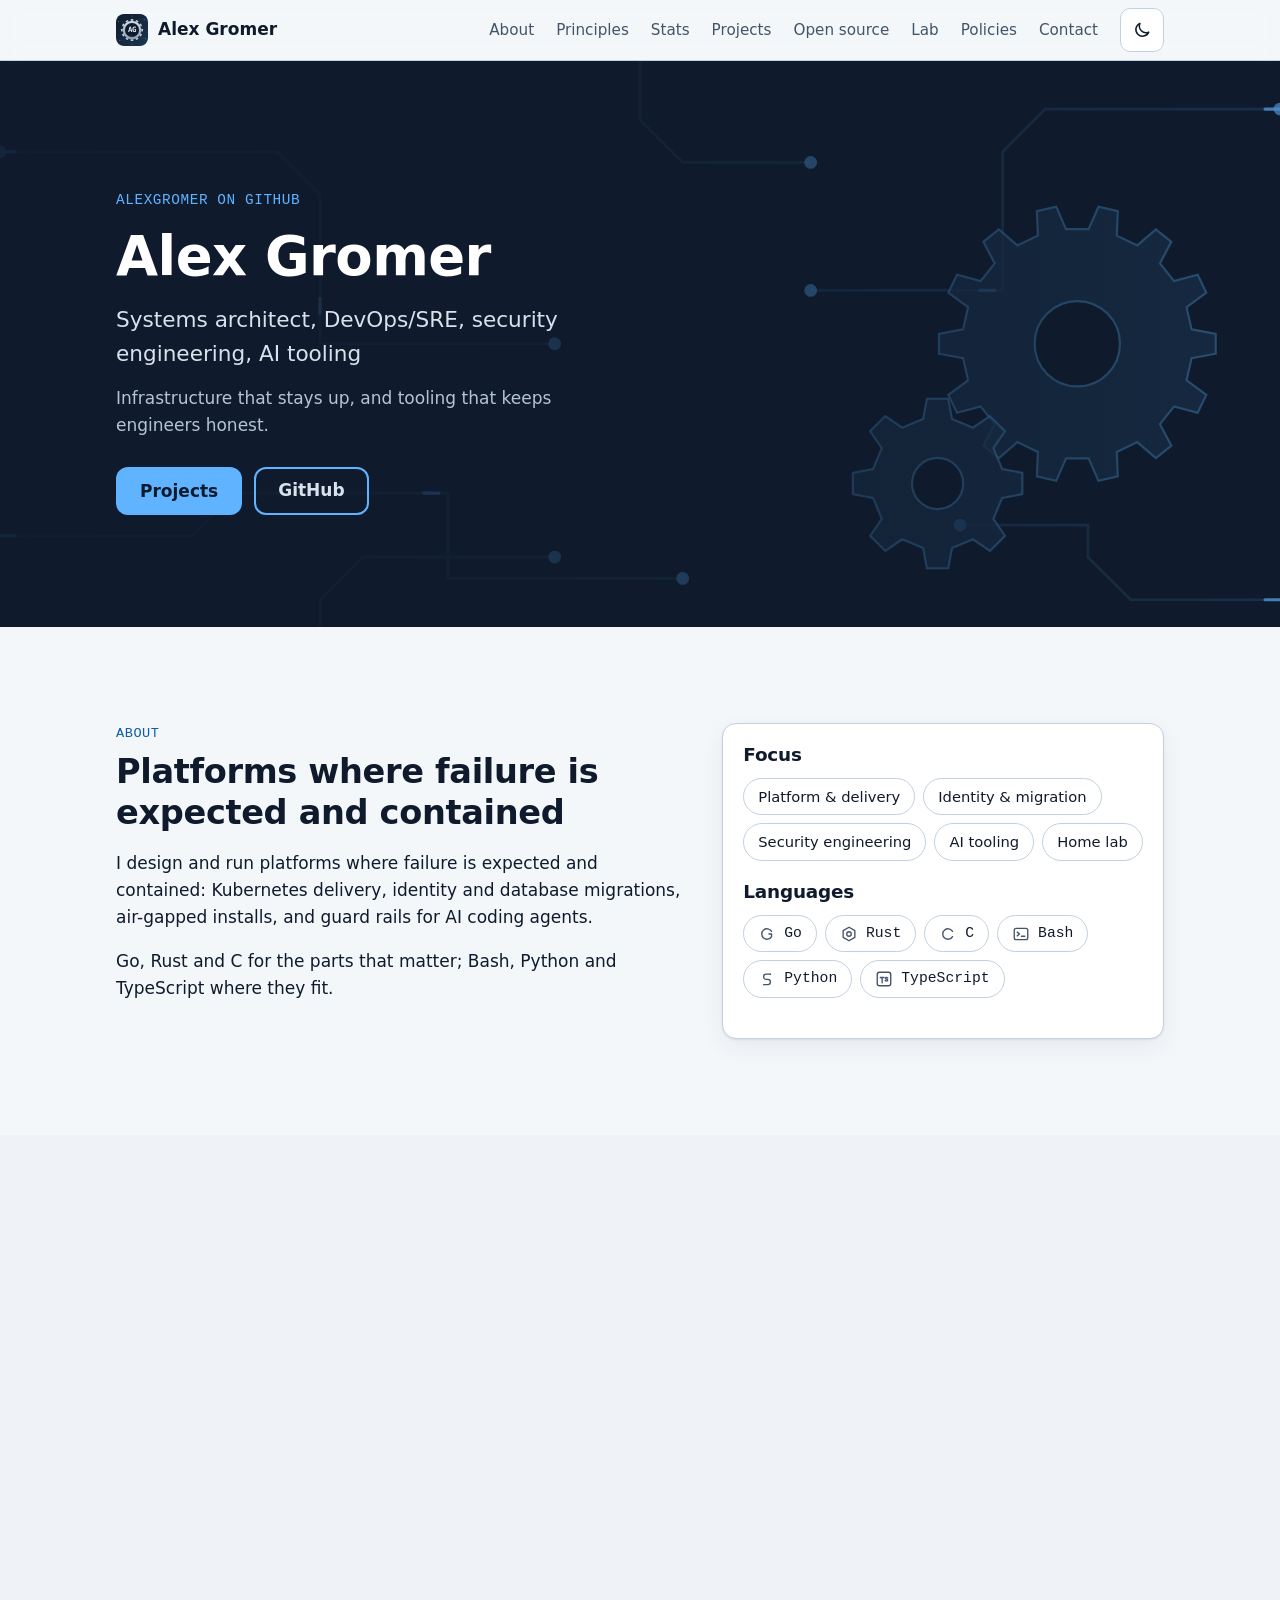
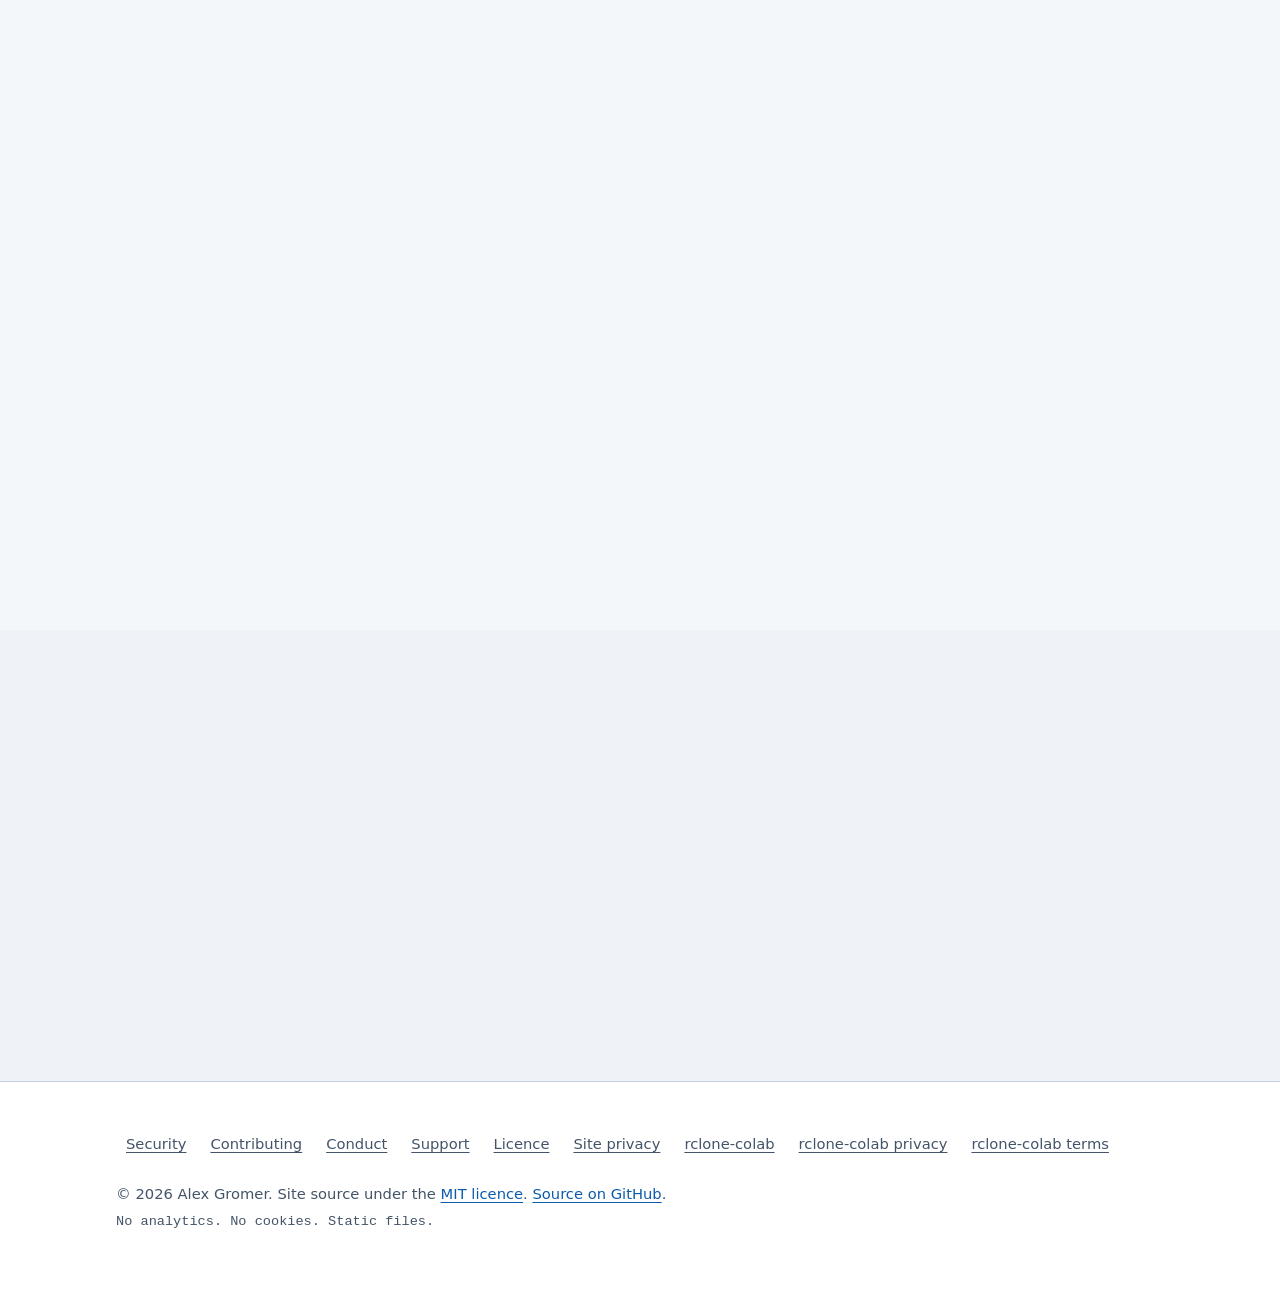
==== index.html @ 76e27fb2 "Refresh stats and SVG cards" ====
<!doctype html>
<html lang="en">
<head>
<meta http-equiv="Content-Security-Policy" content="default-src 'self'; img-src 'self' data:; base-uri 'none'; form-action 'none'">
<meta charset="utf-8">
<meta name="viewport" content="width=device-width, initial-scale=1">
<title>Alex Gromer - systems architect, DevOps/SRE</title>
<meta name="description" content="Alex Gromer: systems architect, DevOps/SRE, security engineering and AI tooling. Projects, open-source work, home lab, and the policies of every repository and of the rclone-colab application.">
<link rel="canonical" href="https://alexgromer.github.io/">
<meta property="og:type" content="website">
<meta property="og:site_name" content="Alex Gromer">
<meta property="og:title" content="Alex Gromer - systems architect, DevOps/SRE">
<meta property="og:description" content="Infrastructure that stays up, and tooling that keeps engineers honest.">
<meta property="og:url" content="https://alexgromer.github.io/">
<meta property="og:image" content="https://alexgromer.github.io/img/og.png">
<meta property="og:image:width" content="1200">
<meta property="og:image:height" content="630">
<meta property="og:image:alt" content="Alex Gromer: circuit traces and a gear on a dark blue background">
<meta name="twitter:card" content="summary_large_image">
<meta name="color-scheme" content="light dark">
<meta name="theme-color" content="#f4f7fa" media="(prefers-color-scheme: light)">
<meta name="theme-color" content="#0f1b2d" media="(prefers-color-scheme: dark)">
<link rel="icon" href="img/favicon.svg" type="image/svg+xml">
<link rel="stylesheet" href="css/site.css">
<script src="js/theme.js"></script>
<script src="js/site.js" defer></script>
<script src="js/stats.js" defer></script>
</head>
<body id="top-of-page">
<a class="skip" href="#main">Skip to content</a>
<svg class="sprite" xmlns="http://www.w3.org/2000/svg" aria-hidden="true" focusable="false">
  <symbol id="i-go" viewBox="0 0 24 24"><path d="M18.060 8.500A7 7 0 1 0 18.060 15.500V12h-3.500"/></symbol>
  <symbol id="i-rust" viewBox="0 0 24 24"><path d="M12 3l7.800 4.500v9L12 21l-7.800-4.500v-9z"/><circle cx="12" cy="12" r="3"/></symbol>
  <symbol id="i-c" viewBox="0 0 24 24"><path d="M18.060 8.500A7 7 0 1 0 18.060 15.500"/></symbol>
  <symbol id="i-bash" viewBox="0 0 24 24"><rect x="3" y="4.500" width="18" height="15" rx="2.500"/><path d="M7 9.500l3 2.500-3 2.500M12.500 15H17"/></symbol>
  <symbol id="i-python" viewBox="0 0 24 24"><path d="M16.500 5.500H11a3.500 3.500 0 0 0 0 7h2a3.500 3.500 0 0 1 0 7H7.500"/><circle cx="16.500" cy="5.500" r="1" fill="currentColor" stroke="none"/></symbol>
  <symbol id="i-ts" viewBox="0 0 24 24"><rect x="3" y="3" width="18" height="18" rx="3"/><path d="M7 10h5M9.500 10v7M17 10.500c-.6-.6-1.600-.8-2.400-.5-.9.400-.9 1.500 0 1.900l1.600.7c.9.400.9 1.600 0 2-.8.400-1.900.200-2.600-.5"/></symbol>
</svg>
<!-- gen:header:start -->
<header class="site-header">
  <div class="wrap">
    <a class="brand" href="#top"><img src="img/favicon.svg" alt="" width="32" height="32"><span>Alex Gromer</span></a>
    <nav class="nav-wide" aria-label="Sections">
        <a href="#about">About</a>
        <a href="#principles">Principles</a>
        <a href="#stats">Stats</a>
        <a href="#projects">Projects</a>
        <a href="#oss">Open source</a>
        <a href="#lab">Lab</a>
        <a href="#policies">Policies</a>
        <a href="#contact">Contact</a>
    </nav>
    <details class="nav-narrow">
      <summary><svg width="18" height="18" viewBox="0 0 24 24" fill="none" stroke="currentColor" stroke-width="2" stroke-linecap="round" aria-hidden="true"><path d="M4 7h16M4 12h16M4 17h16"/></svg><span>Menu</span></summary>
      <nav class="menu" aria-label="Sections, menu">
          <a href="#about">About</a>
          <a href="#principles">Principles</a>
          <a href="#stats">Stats</a>
          <a href="#projects">Projects</a>
          <a href="#oss">Open source</a>
          <a href="#lab">Lab</a>
          <a href="#policies">Policies</a>
          <a href="#contact">Contact</a>
      </nav>
    </details>
    <button id="theme-toggle" class="theme-toggle" type="button" hidden aria-pressed="false" aria-label="Switch colour theme"><svg class="i-moon" viewBox="0 0 24 24" fill="none" stroke="currentColor" stroke-width="1.8" stroke-linecap="round" stroke-linejoin="round" aria-hidden="true"><path d="M20 14.500A8 8 0 0 1 9.500 4 8 8 0 1 0 20 14.500z"/></svg><svg class="i-sun" viewBox="0 0 24 24" fill="none" stroke="currentColor" stroke-width="1.8" stroke-linecap="round" stroke-linejoin="round" aria-hidden="true"><circle cx="12" cy="12" r="4"/><path d="M12 2v2M12 20v2M4.900 4.900l1.400 1.400M17.700 17.700l1.400 1.400M2 12h2M20 12h2M4.900 19.100l1.400-1.400M17.700 6.300l1.400-1.400"/></svg></button>
  </div>
</header>
<!-- gen:header:end -->
<main id="main">

  <section class="hero" id="top" aria-labelledby="hero-title">
    <svg class="hero-art" viewBox="0 0 1200 600" preserveAspectRatio="xMidYMid slice" aria-hidden="true" focusable="false">
      <g class="traces">
        <path class="trace" d="M0 120 H260 L300 160 V300 H520"/>
        <path class="trace" d="M1200 80 H980 L940 120 V250 H760"/>
        <path class="trace" d="M0 480 H180 L220 440 H420 V520 H640"/>
        <path class="trace" d="M1200 540 H1060 L1020 500 V470 H900"/>
        <path class="trace" d="M600 0 V90 L640 130 H760"/>
        <path class="trace" d="M300 600 V540 L340 500 H520"/>
      </g>
      <g class="pulses">
        <path class="pulse" d="M0 120 H260 L300 160 V300 H520"/>
        <path class="pulse d1" d="M1200 80 H980 L940 120 V250 H760"/>
        <path class="pulse d2" d="M0 480 H180 L220 440 H420 V520 H640"/>
        <path class="pulse d3" d="M1200 540 H1060 L1020 500 V470 H900"/>
        <path class="pulse d4" d="M600 0 V90 L640 130 H760"/>
        <path class="pulse d5" d="M300 600 V540 L340 500 H520"/>
      </g>
      <g class="nodes">
        <circle class="node" cx="520" cy="300" r="6"/><circle class="node" cx="760" cy="250" r="6"/><circle class="node" cx="640" cy="520" r="6"/>
        <circle class="node" cx="900" cy="470" r="6"/><circle class="node" cx="760" cy="130" r="6"/><circle class="node" cx="520" cy="500" r="6"/>
        <circle class="node" cx="0" cy="120" r="6"/><circle class="node" cx="1200" cy="80" r="6"/>
      </g>
      <path class="gear" fill-rule="evenodd" d="M1117.1 286.5 L1139.7 290.7 L1139.7 309.3 L1117.1 313.5 L1112.4 334.3 L1130.9 347.9 L1122.8 364.7 L1100.7 358.7 L1087.4 375.3 L1098.1 395.6 L1083.6 407.2 L1066.2 392.2 L1047.0 401.4 L1047.9 424.3 L1029.8 428.5 L1020.6 407.5 L999.4 407.5 L990.2 428.5 L972.1 424.3 L973.0 401.4 L953.8 392.2 L936.4 407.2 L921.9 395.6 L932.6 375.3 L919.3 358.7 L897.2 364.7 L889.1 347.9 L907.6 334.3 L902.9 313.5 L880.3 309.3 L880.3 290.7 L902.9 286.5 L907.6 265.7 L889.1 252.1 L897.2 235.3 L919.3 241.3 L932.6 224.7 L921.9 204.4 L936.4 192.8 L953.8 207.8 L973.0 198.6 L972.1 175.7 L990.2 171.5 L999.4 192.5 L1020.6 192.5 L1029.8 171.5 L1047.9 175.7 L1047.0 198.6 L1066.2 207.8 L1083.6 192.8 L1098.1 204.4 L1087.4 224.7 L1100.7 241.3 L1122.8 235.3 L1130.9 252.1 L1112.4 265.7Z M970.0 300.0 a40 40 0 1 0 80 0 a40 40 0 1 0 -80 0Z"/>
      <path class="gear rev" fill-rule="evenodd" d="M939.5 417.5 L958.4 421.0 L958.4 441.0 L939.5 444.5 L931.3 464.2 L942.2 480.0 L928.0 494.2 L912.2 483.3 L892.5 491.5 L889.0 510.4 L869.0 510.4 L865.5 491.5 L845.8 483.3 L830.0 494.2 L815.8 480.0 L826.7 464.2 L818.5 444.5 L799.6 441.0 L799.6 421.0 L818.5 417.5 L826.7 397.8 L815.8 382.0 L830.0 367.8 L845.8 378.7 L865.5 370.5 L869.0 351.6 L889.0 351.6 L892.5 370.5 L912.2 378.7 L928.0 367.8 L942.2 382.0 L931.3 397.8Z M855.0 431.0 a24 24 0 1 0 48 0 a24 24 0 1 0 -48 0Z"/>
    </svg>
    <div class="wrap">
      <p class="eyebrow">AlexGromer on GitHub</p>
      <h1 id="hero-title">Alex Gromer</h1>
      <p class="role">Systems architect, DevOps/SRE, security engineering, AI tooling</p>
      <p class="tagline">Infrastructure that stays up, and tooling that keeps engineers honest.</p>
      <div class="btns">
        <a class="btn btn-primary" href="#projects">Projects</a>
        <a class="btn btn-ghost" href="https://github.com/AlexGromer" rel="noopener">GitHub</a>
      </div>
    </div>
  </section>

  <section class="section" id="about" aria-labelledby="about-title">
    <div class="wrap two-col">
      <div class="reveal">
        <p class="eyebrow">About</p>
        <h2 id="about-title">Platforms where failure is expected and contained</h2>
        <p>I design and run platforms where failure is expected and contained: Kubernetes delivery, identity and database migrations, air-gapped installs, and guard rails for AI coding agents.</p>
        <p>Go, Rust and C for the parts that matter; Bash, Python and TypeScript where they fit.</p>
      </div>
      <div class="panel reveal">
        <h3>Focus</h3>
        <ul class="chips">
          <li class="chip">Platform &amp; delivery</li>
          <li class="chip">Identity &amp; migration</li>
          <li class="chip">Security engineering</li>
          <li class="chip">AI tooling</li>
          <li class="chip">Home lab</li>
        </ul>
        <h3>Languages</h3>
        <ul class="chips">
          <li class="chip mono"><svg class="lang-ico" aria-hidden="true" viewBox="0 0 24 24"><use href="#i-go"/></svg>Go</li>
          <li class="chip mono"><svg class="lang-ico" aria-hidden="true" viewBox="0 0 24 24"><use href="#i-rust"/></svg>Rust</li>
          <li class="chip mono"><svg class="lang-ico" aria-hidden="true" viewBox="0 0 24 24"><use href="#i-c"/></svg>C</li>
          <li class="chip mono"><svg class="lang-ico" aria-hidden="true" viewBox="0 0 24 24"><use href="#i-bash"/></svg>Bash</li>
          <li class="chip mono"><svg class="lang-ico" aria-hidden="true" viewBox="0 0 24 24"><use href="#i-python"/></svg>Python</li>
          <li class="chip mono"><svg class="lang-ico" aria-hidden="true" viewBox="0 0 24 24"><use href="#i-ts"/></svg>TypeScript</li>
        </ul>
      </div>
    </div>
  </section>

  <section class="section alt" id="principles" aria-labelledby="principles-title">
    <div class="wrap">
      <div class="section-head reveal">
        <p class="eyebrow">Principles</p>
        <h2 id="principles-title">Three rules I keep coming back to</h2>
      </div>
      <ul class="cards c3">
        <li class="card reveal"><h3><svg class="glyph" viewBox="0 0 24 24" fill="none" stroke="currentColor" stroke-width="1.7" stroke-linecap="round" stroke-linejoin="round" aria-hidden="true"><path d="M12 3l7.500 3v5.500c0 4.500-3.200 8-7.500 9.500-4.300-1.500-7.500-5-7.500-9.500V6z"/><rect x="9" y="10.500" width="6" height="5" rx="1"/><path d="M10.200 10.500V9a1.800 1.800 0 0 1 3.600 0v1.500"/></svg>Fail closed</h3><p>When a guard cannot decide, it denies. Defaults deny, exceptions are explicit and logged, and a broken check never turns into a pass.</p></li>
        <li class="card reveal"><h3><svg class="glyph" viewBox="0 0 24 24" fill="none" stroke="currentColor" stroke-width="1.7" stroke-linecap="round" stroke-linejoin="round" aria-hidden="true"><circle cx="12" cy="12" r="3.500"/><path d="M3 12h5.500M15.500 12H21"/><path d="M17 4.500l1.500 1.500 3-3" /><path d="M5 19h6"/></svg>Reproducible</h3><p>Pinned sources, signed commits, deterministic output. If I cannot rebuild it from what is written down, I do not trust it.</p></li>
        <li class="card reveal"><h3><svg class="glyph" viewBox="0 0 24 24" fill="none" stroke="currentColor" stroke-width="1.7" stroke-linecap="round" stroke-linejoin="round" aria-hidden="true"><circle cx="12" cy="12" r="9"/><path d="M8 16l8-8M10 8h6v6"/></svg>Worse is better</h3><p>A small, simple thing that works today beats a complete one that ships never. Ship the part that holds, then iterate.</p></li>
      </ul>
    </div>
  </section>

  <section class="section" id="stats" aria-labelledby="stats-title">
    <div class="wrap">
      <div class="section-head reveal">
        <p class="eyebrow">Stats</p>
        <h2 id="stats-title">The public record, drawn from the GitHub API</h2>
        <p class="lead">Languages by bytes, commits per month and a repository timeline. The data is a static file, rebuilt by a script; nothing is fetched from third parties.</p>
        <p class="muted" id="stats-meta"></p>
      </div>
      <p id="stats-status" role="status" hidden></p>
      <dl class="kpis reveal" aria-label="Key numbers">
<!-- stats:kpi:start -->
        <div class="kpi-tile"><dt>Repositories</dt><dd data-kpi="repositories">12</dd></div>
        <div class="kpi-tile"><dt>Stars</dt><dd data-kpi="stars">5</dd></div>
        <div class="kpi-tile"><dt>Merged PRs</dt><dd data-kpi="merged_prs">4</dd></div>
        <div class="kpi-tile"><dt data-kpi-label="languages">Languages (8 shown)</dt><dd data-kpi="languages">11</dd></div>
<!-- stats:kpi:end -->
      </dl>
      <figure class="chart reveal" aria-labelledby="cap-lang">
        <figcaption id="cap-lang">Languages by bytes</figcaption>
        <p class="sub">Summed over the public, non-fork repositories listed below.</p>
        <div class="chart-body" data-chart="lang"></div>
        <ul class="legend" data-legend="lang"></ul>
        <details><summary>Data table</summary><div class="tbl-wrap" data-table="lang"></div></details>
      </figure>
      <figure class="chart reveal" aria-labelledby="cap-commits">
        <figcaption id="cap-commits">Commits per month</figcaption>
        <p class="sub">Last 12 months, commits authored by AlexGromer in those repositories.</p>
        <div class="chart-body" data-chart="commits"></div>
        <details><summary>Data table</summary><div class="tbl-wrap" data-table="commits"></div></details>
      </figure>
      <figure class="chart reveal" aria-labelledby="cap-timeline">
        <figcaption id="cap-timeline">Repositories by creation date</figcaption>
        <p class="sub">Oldest first, with star counts. On wide screens dot size grows with stars; hover a dot, or Tab to the chart and use the arrow keys, for details.</p>
        <div class="chart-body" data-chart="timeline"></div>
        <details><summary>Data table</summary><div class="tbl-wrap" data-table="repos"></div></details>
      </figure>
      <div class="stats-fallback">
<!-- stats:noscript:start -->
      <noscript>
        <div class="tables">
          <table><caption>Languages by bytes (generated 2026-11-07)</caption><thead><tr><th>Language</th><th>Share</th><th>Size</th></tr></thead><tbody><tr><td>Go</td><td>44.0%</td><td>6293.8 KiB</td></tr><tr><td>Python</td><td>34.9%</td><td>4994.7 KiB</td></tr><tr><td>Shell</td><td>14.4%</td><td>2058.6 KiB</td></tr><tr><td>JavaScript</td><td>3.3%</td><td>467.0 KiB</td></tr><tr><td>TypeScript</td><td>3.1%</td><td>440.7 KiB</td></tr><tr><td>HTML</td><td>0.2%</td><td>34.5 KiB</td></tr><tr><td>Dockerfile</td><td>0.1%</td><td>14.4 KiB</td></tr><tr><td>Other</td><td>0.1%</td><td>16.2 KiB</td></tr></tbody></table>
          <table><caption>Commits per month</caption><thead><tr><th>Month</th><th>Commits</th></tr></thead><tbody><tr><td>2025-12</td><td>0</td></tr><tr><td>2026-01</td><td>50</td></tr><tr><td>2026-02</td><td>35</td></tr><tr><td>2026-03</td><td>33</td></tr><tr><td>2026-04</td><td>3</td></tr><tr><td>2026-05</td><td>0</td></tr><tr><td>2026-06</td><td>142</td></tr><tr><td>2026-07</td><td>368</td></tr><tr><td>2026-08</td><td>160</td></tr><tr><td>2026-09</td><td>38</td></tr><tr><td>2026-10</td><td>7</td></tr><tr><td>2026-11</td><td>0</td></tr></tbody></table>
          <table><caption>Repositories by creation date</caption><thead><tr><th>Created</th><th>Repository</th><th>Language</th><th>Stars</th></tr></thead><tbody><tr><td>2021-06-25</td><td>elasticsearch-analysis-morphology-prebuilt-plugin</td><td>n/a</td><td>0</td></tr><tr><td>2026-01-22</td><td>ssh-yaml-validator</td><td>Shell</td><td>0</td></tr><tr><td>2026-01-25</td><td>jwt-parser</td><td>Shell</td><td>0</td></tr><tr><td>2026-01-29</td><td>keycloak-migration</td><td>Shell</td><td>1</td></tr><tr><td>2026-02-19</td><td>deckhouse-helm-generator</td><td>Go</td><td>0</td></tr><tr><td>2026-04-04</td><td>ACEV-Framework</td><td>JavaScript</td><td>0</td></tr><tr><td>2026-06-25</td><td>claude-code-operator-framework</td><td>Python</td><td>0</td></tr><tr><td>2026-06-25</td><td>rlm</td><td>Python</td><td>0</td></tr><tr><td>2026-06-25</td><td>sentinel</td><td>Python</td><td>4</td></tr><tr><td>2026-06-28</td><td>uka-runner-bootstrap</td><td>Shell</td><td>0</td></tr><tr><td>2026-10-27</td><td>dead-code-checker</td><td>n/a</td><td>0</td></tr><tr><td>2026-10-29</td><td>vot-local</td><td>TypeScript</td><td>0</td></tr></tbody></table>
        </div>
      </noscript>
      <!-- stats:noscript:end -->
      </div>
    </div>
  </section>

  <section class="section alt" id="projects" aria-labelledby="projects-title">
    <div class="wrap">
      <div class="section-head reveal">
        <p class="eyebrow">Projects</p>
        <h2 id="projects-title">Selected work</h2>
        <p class="lead">Five repositories I would show first.</p>
      </div>
      <ul class="cards c3">
        <li class="card reveal">
          <h3><a class="stretch" href="https://github.com/AlexGromer/sentinel" rel="noopener">sentinel</a></h3>
          <p class="meta"><span data-repo-lang="sentinel"><i class="dot c1"></i><span class="lbl">Python</span></span><span class="stars" data-repo-stars="sentinel">&#9733; 4</span></p>
          <p>Self-healing UI-testing agent: explores a web app, freezes a replayable plan, repairs locators on DOM drift.</p>
          <span class="more-link" aria-hidden="true">View on GitHub &rarr;</span>
        </li>
        <li class="card reveal">
          <h3><a class="stretch" href="https://github.com/AlexGromer/deckhouse-helm-generator" rel="noopener">deckhouse-helm-generator</a></h3>
          <p class="meta"><span data-repo-lang="deckhouse-helm-generator"><i class="dot c0"></i><span class="lbl">Go</span></span><span class="stars" data-repo-stars="deckhouse-helm-generator">&#9733; 0</span></p>
          <p>Turns live Kubernetes resources into Helm charts, with relationship detection for CRDs, Prometheus Operator, Gateway API, KEDA, cert-manager and Argo Rollouts.</p>
          <span class="more-link" aria-hidden="true">View on GitHub &rarr;</span>
        </li>
        <li class="card reveal">
          <h3><a class="stretch" href="https://github.com/AlexGromer/keycloak-migration" rel="noopener">keycloak-migration</a></h3>
          <p class="meta"><span data-repo-lang="keycloak-migration"><i class="dot c2"></i><span class="lbl">Shell</span></span><span class="stars" data-repo-stars="keycloak-migration">&#9733; 1</span></p>
          <p>Multi-DBMS, multi-deployment Keycloak migration framework: auto-discovery, atomic checkpoints, air-gap support.</p>
          <span class="more-link" aria-hidden="true">View on GitHub &rarr;</span>
        </li>
        <li class="card reveal">
          <h3><a class="stretch" href="https://github.com/AlexGromer/jwt-parser" rel="noopener">jwt-parser</a></h3>
          <p class="meta"><span data-repo-lang="jwt-parser"><i class="dot c2"></i><span class="lbl">Shell</span></span><span class="stars" data-repo-stars="jwt-parser">&#9733; 0</span></p>
          <p>JWT parser with zero dependencies for closed networks; 131 tests. Bash and Go.</p>
          <span class="more-link" aria-hidden="true">View on GitHub &rarr;</span>
        </li>
        <li class="card reveal">
          <h3><a class="stretch" href="https://github.com/AlexGromer/ssh-yaml-validator" rel="noopener">ssh-yaml-validator</a></h3>
          <p class="meta"><span data-repo-lang="ssh-yaml-validator"><i class="dot c2"></i><span class="lbl">Shell</span></span><span class="stars" data-repo-stars="ssh-yaml-validator">&#9733; 0</span></p>
          <p>YAML validator for air-gapped hosts. Pure Bash.</p>
          <span class="more-link" aria-hidden="true">View on GitHub &rarr;</span>
        </li>
      </ul>
      <details class="more reveal">
        <summary>More repositories (7)</summary>
        <ul>
          <li><strong><a href="https://github.com/AlexGromer/claude-code-operator-framework" rel="noopener">claude-code-operator-framework</a></strong><span class="muted">Model-agnostic Claude Code configuration: output styles, rules, agents, hooks, MCP servers.</span></li>
          <li><strong><a href="https://github.com/AlexGromer/dead-code-checker" rel="noopener">dead-code-checker</a></strong><span class="muted">Dead-code detection with a public-API mode and an LLM second opinion.</span></li>
          <li><strong><a href="https://github.com/AlexGromer/vot-local" rel="noopener">vot-local</a></strong><span class="muted">Voice-over translation of local video files into a dubbed .mkv.</span></li>
          <li><strong><a href="https://github.com/AlexGromer/rlm" rel="noopener">rlm</a></strong><span class="muted">Recursive Language Model methods.</span></li>
          <li><strong><a href="https://github.com/AlexGromer/ACEV-Framework" rel="noopener">ACEV-Framework</a></strong><span class="muted">Knowledge-base framework (Second Brain and Zettelkasten).</span></li>
          <li><strong><a href="https://github.com/AlexGromer/uka-runner-bootstrap" rel="noopener">uka-runner-bootstrap</a></strong><span class="muted">Bootstrap of a self-hosted GitHub Actions runner in WSL2; no secrets, the registration token is passed at runtime.</span></li>
          <li><strong><a href="https://github.com/AlexGromer/elasticsearch-analysis-morphology-prebuilt-plugin" rel="noopener">elasticsearch-analysis-morphology-prebuilt-plugin</a></strong><span class="muted">Prebuilt morphology analysis plugin for Elasticsearch.</span></li>
        </ul>
      </details>
    </div>
  </section>

  <section class="section" id="oss" aria-labelledby="oss-title">
    <div class="wrap">
      <div class="section-head reveal">
        <p class="eyebrow">Open source</p>
        <h2 id="oss-title">Upstream contributions</h2>
        <p class="lead">Small, focused changes sent to other people's projects. Status as of 30 October 2026.</p>
      </div>
      <ul class="oss">
        <li class="reveal">
          <div><strong><a href="https://github.com/FOSWLY/vot.js/pull/143" rel="noopener">FOSWLY/vot.js #143</a></strong><p class="what">Add edX support to the extension layer.</p></div>
          <span class="badge merged"><svg viewBox="0 0 16 16" aria-hidden="true" fill="none" stroke="currentColor" stroke-width="1.8" stroke-linecap="round" stroke-linejoin="round"><circle cx="4" cy="3.500" r="1.600"/><circle cx="4" cy="12.500" r="1.600"/><circle cx="12" cy="9" r="1.600"/><path d="M4 5.100v5.800M4 7c0 2 2 2 6.400 2"/></svg>Merged</span>
        </li>
        <li class="reveal">
          <div><strong><a href="https://github.com/FOSWLY/vot.js/pull/144" rel="noopener">FOSWLY/vot.js #144</a></strong><p class="what">Make the media proxy host configurable.</p></div>
          <span class="badge merged"><svg viewBox="0 0 16 16" aria-hidden="true" fill="none" stroke="currentColor" stroke-width="1.8" stroke-linecap="round" stroke-linejoin="round"><circle cx="4" cy="3.500" r="1.600"/><circle cx="4" cy="12.500" r="1.600"/><circle cx="12" cy="9" r="1.600"/><path d="M4 5.100v5.800M4 7c0 2 2 2 6.400 2"/></svg>Merged</span>
        </li>
        <li class="reveal">
          <div><strong><a href="https://github.com/ilyhalight/voice-over-translation/pull/1894" rel="noopener">ilyhalight/voice-over-translation #1894</a></strong><p class="what">Make the media proxy host configurable.</p></div>
          <span class="badge merged"><svg viewBox="0 0 16 16" aria-hidden="true" fill="none" stroke="currentColor" stroke-width="1.8" stroke-linecap="round" stroke-linejoin="round"><circle cx="4" cy="3.500" r="1.600"/><circle cx="4" cy="12.500" r="1.600"/><circle cx="12" cy="9" r="1.600"/><path d="M4 5.100v5.800M4 7c0 2 2 2 6.400 2"/></svg>Merged</span>
        </li>
        <li class="reveal">
          <div><strong><a href="https://github.com/ilyhalight/voice-over-translation/pull/1881" rel="noopener">ilyhalight/voice-over-translation #1881</a></strong><p class="what">Make the repository checks and tests pass on master.</p></div>
          <span class="badge merged"><svg viewBox="0 0 16 16" aria-hidden="true" fill="none" stroke="currentColor" stroke-width="1.8" stroke-linecap="round" stroke-linejoin="round"><circle cx="4" cy="3.500" r="1.600"/><circle cx="4" cy="12.500" r="1.600"/><circle cx="12" cy="9" r="1.600"/><path d="M4 5.100v5.800M4 7c0 2 2 2 6.400 2"/></svg>Merged</span>
        </li>
        <li class="reveal">
          <div><strong><a href="https://github.com/FOSWLY/media-proxy/pull/115" rel="noopener">FOSWLY/media-proxy #115</a></strong><p class="what">Accept a generic binary content type for the video proxy.</p></div>
          <span class="badge open"><svg viewBox="0 0 16 16" aria-hidden="true" fill="none" stroke="currentColor" stroke-width="1.8" stroke-linecap="round" stroke-linejoin="round"><circle cx="4" cy="3.500" r="1.600"/><circle cx="4" cy="12.500" r="1.600"/><circle cx="12" cy="12.500" r="1.600"/><path d="M4 5.100v5.800M12 10.900V6.500a2 2 0 0 0-2-2H8.500"/></svg>Open</span>
        </li>
        <li class="reveal">
          <div><strong><a href="https://github.com/anthropics/claude-code/issues/104986" rel="noopener">anthropics/claude-code #104986</a></strong><p class="what">Bug report: a background subagent is terminated at its first Bash call, yet the result is reported as success.</p></div>
          <span class="badge reported"><svg viewBox="0 0 16 16" aria-hidden="true" fill="none" stroke="currentColor" stroke-width="1.8" stroke-linecap="round" stroke-linejoin="round"><circle cx="8" cy="8" r="6"/><path d="M8 4.800V8.500M8 11.200h.01"/></svg>Reported</span>
        </li>
        <li class="reveal">
          <div><strong><a href="https://github.com/AlexGromer/heretic" rel="noopener">AlexGromer/heretic</a></strong>
            <p class="what">Fork of p-e-w/heretic with three pull-request branches: fused MoE experts, FP8 checkpoint loading, ARA on flattened I/O.</p></div>
          <span class="badge prep"><svg viewBox="0 0 16 16" aria-hidden="true" fill="none" stroke="currentColor" stroke-width="1.8" stroke-linecap="round" stroke-linejoin="round"><circle cx="8" cy="8" r="6"/><path d="M8 4.500V8l2.500 1.500"/></svg>In preparation</span>
        </li>
      </ul>
    </div>
  </section>

  <section class="section alt" id="lab" aria-labelledby="lab-title">
    <div class="wrap">
      <div class="section-head reveal">
        <p class="eyebrow">Home lab</p>
        <h2 id="lab-title">Private infrastructure at home</h2>
        <p class="lead">A home lab for private workloads and for trying things out before they matter.</p>
      </div>
      <ul class="lab">
        <li class="reveal"><svg class="" viewBox="0 0 24 24" fill="none" stroke="currentColor" stroke-width="1.7" stroke-linecap="round" stroke-linejoin="round" aria-hidden="true"><rect x="3" y="4" width="18" height="5" rx="1.500"/><rect x="3" y="11" width="18" height="5" rx="1.500"/><path d="M7 6.500h.01M7 13.500h.01M3 20h18"/></svg><strong>Proxmox</strong><span>Virtual machines and containers</span></li>
        <li class="reveal"><svg class="" viewBox="0 0 24 24" fill="none" stroke="currentColor" stroke-width="1.7" stroke-linecap="round" stroke-linejoin="round" aria-hidden="true"><ellipse cx="12" cy="6" rx="8" ry="3"/><path d="M4 6v6c0 1.700 3.600 3 8 3s8-1.300 8-3V6M4 12v6c0 1.700 3.600 3 8 3s8-1.300 8-3v-6"/></svg><strong>Ceph</strong><span>Replicated storage under the cluster</span></li>
        <li class="reveal"><svg class="" viewBox="0 0 24 24" fill="none" stroke="currentColor" stroke-width="1.7" stroke-linecap="round" stroke-linejoin="round" aria-hidden="true"><path d="M12 2.500l8.200 4.750v9.500L12 21.500l-8.200-4.750v-9.500z"/><circle cx="12" cy="12" r="3"/><path d="M12 9V4.500M12 15v4.500M9.400 10.500L5.500 8.300M14.600 13.500l3.900 2.200M9.400 13.500l-3.900 2.200M14.600 10.500l3.900-2.200"/></svg><strong>K3s</strong><span>Lightweight Kubernetes</span></li>
        <li class="reveal"><svg class="" viewBox="0 0 24 24" fill="none" stroke="currentColor" stroke-width="1.7" stroke-linecap="round" stroke-linejoin="round" aria-hidden="true"><path d="M20 11a8 8 0 0 0-14-4.500L4 9M4 4v5h5M4 13a8 8 0 0 0 14 4.500L20 15M20 20v-5h-5"/></svg><strong>ArgoCD</strong><span>GitOps: Git is the source of truth</span></li>
        <li class="reveal"><svg class="" viewBox="0 0 24 24" fill="none" stroke="currentColor" stroke-width="1.7" stroke-linecap="round" stroke-linejoin="round" aria-hidden="true"><rect x="6" y="6" width="12" height="12" rx="2"/><rect x="9.500" y="9.500" width="5" height="5" rx="1"/><path d="M9 3v3M15 3v3M9 18v3M15 18v3M3 9h3M3 15h3M18 9h3M18 15h3"/></svg><strong>Local AI server</strong><span>Private workloads, local model evaluation</span></li>
      </ul>
    </div>
  </section>

  <section class="section" id="policies" aria-labelledby="policies-title">
    <div class="wrap">
      <div class="section-head reveal">
        <p class="eyebrow">Policies</p>
        <h2 id="policies-title">How my repositories are run</h2>
        <p class="lead">Written in plain language and applied to every repository under AlexGromer unless a repository says otherwise.</p>
      </div>
      <ul class="cards c3">
        <li class="card policy-card reveal">
          <h3><a href="security.html">Security policy</a></h3>
          <p>Scope, private advisories, response targets and safe harbour.</p>
          <time datetime="2026-10-30">30 October 2026</time>
        </li>
        <li class="card policy-card reveal">
          <h3><a href="contributing.html">Contributing</a></h3>
          <p>Issues, small focused pull requests, signed commits, review expectations.</p>
          <time datetime="2026-10-30">30 October 2026</time>
        </li>
        <li class="card policy-card reveal">
          <h3><a href="conduct.html">Code of conduct</a></h3>
          <p>Short, enforceable, reported through GitHub.</p>
          <time datetime="2026-10-30">30 October 2026</time>
        </li>
        <li class="card policy-card reveal">
          <h3><a href="support.html">Support and maintenance</a></h3>
          <p>Best effort, no SLA, latest release supported, deprecation notice.</p>
          <time datetime="2026-10-30">30 October 2026</time>
        </li>
        <li class="card policy-card reveal">
          <h3><a href="licence.html">Licence</a></h3>
          <p>MIT for the site source.</p>
          <time datetime="2026-10-30">30 October 2026</time>
        </li>
        <li class="card policy-card reveal">
          <h3><a href="privacy-site.html">Privacy of this site</a></h3>
          <p>It collects nothing: no analytics, no cookies.</p>
          <time datetime="2026-10-30">30 October 2026</time>
        </li>
        <li class="card policy-card reveal">
          <h3><a href="rclone-colab.html">rclone-colab</a></h3>
          <p>A personal, single-user OAuth client for the owner's own Drive.</p>
          <time datetime="2026-10-30">30 October 2026</time>
        </li>
        <li class="card policy-card reveal">
          <h3><a href="privacy.html">rclone-colab privacy policy</a></h3>
          <p>What the application accesses and how tokens are kept.</p>
          <time datetime="2026-10-30">30 October 2026</time>
        </li>
        <li class="card policy-card reveal">
          <h3><a href="terms.html">rclone-colab terms</a></h3>
          <p>Scope, use, no warranty.</p>
          <time datetime="2026-10-30">30 October 2026</time>
        </li>
      </ul>
    </div>
  </section>

  <section class="section alt" id="contact" aria-labelledby="contact-title">
    <div class="wrap two-col">
      <div class="reveal">
        <p class="eyebrow">Contact</p>
        <h2 id="contact-title">Find me on GitHub</h2>
        <p>Everything goes through GitHub, in the open or privately, as fits the topic. There is no email or phone number on this site.</p>
      </div>
      <div class="panel reveal">
        <ul class="contact-list">
          <li><a href="https://github.com/AlexGromer" rel="noopener">GitHub profile: AlexGromer</a></li>
          <li><a href="https://github.com/AlexGromer/alexgromer.github.io/issues" rel="noopener">Open an issue about this site</a></li>
          <li><a href="https://github.com/AlexGromer/alexgromer.github.io/security/advisories/new" rel="noopener">Report a vulnerability privately</a></li>
        </ul>
        <p class="muted">Security reports: read the <a href="security.html">security policy</a> first.</p>
      </div>
    </div>
  </section>

</main>
<!-- gen:footer:start -->
<footer class="site-footer">
  <div class="wrap">
    <ul class="links">
      <li><a href="security.html">Security</a></li>
      <li><a href="contributing.html">Contributing</a></li>
      <li><a href="conduct.html">Conduct</a></li>
      <li><a href="support.html">Support</a></li>
      <li><a href="licence.html">Licence</a></li>
      <li><a href="privacy-site.html">Site privacy</a></li>
      <li><a href="rclone-colab.html">rclone-colab</a></li>
      <li><a href="privacy.html">rclone-colab privacy</a></li>
      <li><a href="terms.html">rclone-colab terms</a></li>
    </ul>
    <p>&copy; 2026 Alex Gromer. Site source under the <a href="licence.html">MIT licence</a>. <a href="https://github.com/AlexGromer/alexgromer.github.io" rel="noopener">Source on GitHub</a>.</p>
    <p class="note">No analytics. No cookies. Static files.</p>
  </div>
</footer>
<!-- gen:footer:end -->
</body>
</html>
---- css/site.css ----
/* alexgromer.github.io - tokens, layout, motion. Vanilla CSS, no build. */
:root {
  color-scheme: light dark;
  --bg: #f4f7fa; --surface: #ffffff; --surface-2: #e8eef4; --line: #c3d1de;
  --text: #0f1b2d; --muted: #435468; --accent: #0b5cad; --accent-ink: #ffffff;
  --accent-soft: #dcebf8; --ring: #0b5cad; --shadow: 0 1px 2px rgba(15,27,45,.08), 0 8px 24px rgba(15,27,45,.06);
  --ok: #1a6b32; --warn: #8a5a00; --info: #0b5cad;
  --l0: #0b5cad; --l1: #b35c00; --l2: #1a7f37; --l3: #7e3fb0; --l4: #c4283b; --l5: #8a6d00; --l6: #00796b; --l7: #5c6b7a;
  --font: system-ui, -apple-system, "Segoe UI", Roboto, "Helvetica Neue", Arial, sans-serif;
  --mono: ui-monospace, SFMono-Regular, Menlo, Consolas, monospace;
  --radius: 14px; --gutter: 16px; --head-h: 60px;
}
@media (prefers-color-scheme: dark) {
  :root:not([data-theme="light"]) {
    --bg: #0f1b2d; --surface: #14253b; --surface-2: #1a2f4a; --line: #28425f;
    --text: #d9e2ec; --muted: #9fb3c8; --accent: #5fb3ff; --accent-ink: #0f1b2d;
    --accent-soft: #1b3552; --ring: #5fb3ff; --shadow: 0 1px 2px rgba(0,0,0,.4), 0 8px 24px rgba(0,0,0,.25);
    --ok: #7bd88f; --warn: #f0c36a; --info: #5fb3ff;
    --l0: #5fb3ff; --l1: #f2a65a; --l2: #7bd88f; --l3: #c792ea; --l4: #ff7b86; --l5: #f0d264; --l6: #4dd0c4; --l7: #9fb3c8;
  }
}
:root[data-theme="dark"] {
  color-scheme: dark;
  --bg: #0f1b2d; --surface: #14253b; --surface-2: #1a2f4a; --line: #28425f;
  --text: #d9e2ec; --muted: #9fb3c8; --accent: #5fb3ff; --accent-ink: #0f1b2d;
  --accent-soft: #1b3552; --ring: #5fb3ff; --shadow: 0 1px 2px rgba(0,0,0,.4), 0 8px 24px rgba(0,0,0,.25);
  --ok: #7bd88f; --warn: #f0c36a; --info: #5fb3ff;
  --l0: #5fb3ff; --l1: #f2a65a; --l2: #7bd88f; --l3: #c792ea; --l4: #ff7b86; --l5: #f0d264; --l6: #4dd0c4; --l7: #9fb3c8;
}
:root[data-theme="light"] { color-scheme: light; }

*, *::before, *::after { box-sizing: border-box; }
html { scroll-behavior: smooth; scroll-padding-top: calc(var(--head-h) + 12px); -webkit-text-size-adjust: 100%; }
body { margin: 0; background: var(--bg); color: var(--text); font: 17px/1.6 var(--font); overflow-wrap: break-word; }
img, svg { max-width: 100%; }
a { color: var(--accent); text-underline-offset: 3px; }
a:hover { text-decoration-thickness: 2px; }
:focus-visible { outline: 3px solid var(--ring); outline-offset: 2px; border-radius: 4px; }
h1, h2, h3 { line-height: 1.2; margin: 0 0 .5em; letter-spacing: -.01em; }
h1 { font-size: clamp(2rem, 6vw, 3.4rem); }
h2 { font-size: clamp(1.5rem, 3.6vw, 2.1rem); }
h3 { font-size: 1.15rem; }
p { margin: 0 0 1em; }
code, kbd { font-family: var(--mono); font-size: .92em; background: var(--surface-2); padding: .1em .35em; border-radius: 6px; }
.muted { color: var(--muted); }
.wrap { width: 100%; max-width: 1080px; margin: 0 auto; padding: 0 var(--gutter); }
.sr-only { position: absolute; width: 1px; height: 1px; overflow: hidden; clip: rect(0 0 0 0); white-space: nowrap; }
.skip { position: absolute; left: var(--gutter); top: -100px; z-index: 100; background: var(--accent); color: var(--accent-ink); padding: 12px 16px; border-radius: 8px; font-weight: 600; }
.skip:focus { top: 8px; }

/* header */
.site-header { position: sticky; top: 0; z-index: 50; background: color-mix(in srgb, var(--bg) 88%, transparent); -webkit-backdrop-filter: blur(10px); backdrop-filter: blur(10px); border-bottom: 1px solid var(--line); }
.site-header .wrap { display: flex; align-items: center; gap: 12px; min-height: var(--head-h); }
.brand { display: inline-flex; align-items: center; gap: 10px; color: var(--text); font-weight: 700; text-decoration: none; min-height: 44px; }
.brand img { width: 32px; height: 32px; border-radius: 8px; }
.nav-wide { display: none; margin-left: auto; gap: 2px; }
.nav-wide a, .nav-narrow a { color: var(--muted); text-decoration: none; padding: 10px 10px; border-radius: 8px; font-size: .95rem; min-height: 44px; display: inline-flex; align-items: center; }
.nav-wide a:hover, .nav-narrow a:hover { color: var(--text); background: var(--surface-2); }
.nav-wide a[aria-current="true"], .nav-narrow a[aria-current="true"] { color: var(--accent); background: var(--accent-soft); font-weight: 600; }
.nav-narrow { margin-left: auto; position: relative; }
.nav-narrow summary { list-style: none; cursor: pointer; min-height: 44px; min-width: 44px; display: inline-flex; align-items: center; justify-content: center; gap: 8px; padding: 0 12px; border: 1px solid var(--line); border-radius: 10px; background: var(--surface); color: var(--text); font-weight: 600; }
.nav-narrow summary::-webkit-details-marker { display: none; }
.nav-narrow[open] summary { background: var(--accent-soft); }
.nav-narrow .menu { position: absolute; right: 0; top: calc(100% + 8px); width: min(280px, calc(100vw - 2 * var(--gutter))); display: grid; background: var(--surface); border: 1px solid var(--line); border-radius: 12px; padding: 6px; box-shadow: var(--shadow); }
.theme-toggle { min-width: 44px; min-height: 44px; display: inline-flex; align-items: center; justify-content: center; border: 1px solid var(--line); border-radius: 10px; background: var(--surface); color: var(--text); cursor: pointer; }
.theme-toggle[hidden] { display: none; }
.theme-toggle:hover { background: var(--surface-2); }
.theme-toggle svg { width: 20px; height: 20px; }
.theme-toggle .i-sun { display: none; }
:root[data-theme="dark"] .theme-toggle .i-sun { display: block; }
:root[data-theme="dark"] .theme-toggle .i-moon { display: none; }
@media (prefers-color-scheme: dark) {
  :root:not([data-theme="light"]) .theme-toggle .i-sun { display: block; }
  :root:not([data-theme="light"]) .theme-toggle .i-moon { display: none; }
}
@media (min-width: 980px) { .nav-wide { display: flex; } .nav-narrow { display: none; } }
@media (max-width: 979px) { .theme-toggle { order: 3; } }

/* hero: always dark, independent of the page theme */
.hero { position: relative; overflow: hidden; background: #0f1b2d; color: #d9e2ec; isolation: isolate; }
.hero-art { position: absolute; inset: 0; width: 100%; height: 100%; z-index: -1; }
.hero::after { content: ""; position: absolute; inset: 0; z-index: -1; background: linear-gradient(90deg, rgba(15,27,45,.92) 0%, rgba(15,27,45,.78) 45%, rgba(15,27,45,.25) 100%); }
.hero .wrap { padding-top: clamp(56px, 12vw, 128px); padding-bottom: clamp(56px, 10vw, 112px); }
.hero .eyebrow { color: #5fb3ff; font-family: var(--mono); font-size: .9rem; margin-bottom: 12px; }
.hero h1 { color: #fff; margin-bottom: .25em; }
.hero .role { font-size: clamp(1.05rem, 2.4vw, 1.35rem); color: #d9e2ec; max-width: 36ch; margin-bottom: .6em; }
.hero .tagline { color: #b4c4d6; max-width: 46ch; margin-bottom: 1.6em; }
.btns { display: flex; flex-wrap: wrap; gap: 12px; }
.btn { display: inline-flex; align-items: center; justify-content: center; gap: 8px; min-height: 48px; padding: 0 22px; border-radius: 12px; font-weight: 600; text-decoration: none; border: 2px solid transparent; transition: transform .2s, background-color .2s; }
.btn-primary { background: #5fb3ff; color: #0f1b2d; }
.btn-primary:hover { background: #8cc8ff; transform: translateY(-2px); }
.btn-ghost { border-color: #5fb3ff; color: #d9e2ec; }
.btn-ghost:hover { background: rgba(95,179,255,.15); transform: translateY(-2px); }
.hero :focus-visible { outline-color: #8cc8ff; }
.trace { fill: none; stroke: #1c3550; stroke-width: 2.5; }
.pulse { fill: none; stroke: #5fb3ff; stroke-width: 3; stroke-linecap: round; stroke-dasharray: 14 400; animation: flow 7s linear infinite; animation-delay: var(--d, 0s); opacity: .85; }
.node { fill: #5fb3ff; opacity: .7; }
.gear { fill: #1c3550; stroke: #3f7cac; stroke-width: 2; opacity: .75; transform-box: fill-box; transform-origin: center; animation: spin 90s linear infinite; }
.gear.rev { animation-duration: 60s; animation-direction: reverse; }
@keyframes flow { from { stroke-dashoffset: 414; } to { stroke-dashoffset: 0; } }
@keyframes spin { to { transform: rotate(360deg); } }
@keyframes rise { from { opacity: 0; transform: translateY(14px); } to { opacity: 1; transform: none; } }
.hero .wrap > * { animation: rise .8s both; }
.hero .wrap > :nth-child(2) { animation-delay: .08s; } .hero .wrap > :nth-child(3) { animation-delay: .16s; }
.hero .wrap > :nth-child(4) { animation-delay: .24s; } .hero .wrap > :nth-child(5) { animation-delay: .32s; }

/* sections */
.section { padding: clamp(56px, 9vw, 96px) 0; }
.section.alt { background: color-mix(in srgb, var(--surface-2) 45%, var(--bg)); }
.section-head { margin-bottom: 32px; max-width: 62ch; }
.eyebrow { color: var(--accent); font-family: var(--mono); font-size: .85rem; letter-spacing: .04em; text-transform: uppercase; margin: 0 0 8px; }
.lead { color: var(--muted); font-size: 1.1rem; }
.two-col { display: grid; gap: 32px; }
@media (min-width: 800px) { .two-col { grid-template-columns: 1.3fr 1fr; align-items: start; } }
.chips { display: flex; flex-wrap: wrap; gap: 8px; list-style: none; margin: 0 0 20px; padding: 0; }
.chip { display: inline-flex; align-items: center; gap: 8px; padding: 6px 14px; border: 1px solid var(--line); border-radius: 999px; background: var(--surface); font-size: .92rem; }
.chip.mono { font-family: var(--mono); }
.sprite { position: absolute; width: 0; height: 0; overflow: hidden; }
.lang-ico { width: 18px; height: 18px; flex: none; fill: none; stroke: currentColor; stroke-width: 1.8; stroke-linecap: round; stroke-linejoin: round; color: var(--muted); }
.legend .lang-ico { width: 16px; height: 16px; }
.panel { background: var(--surface); border: 1px solid var(--line); border-radius: var(--radius); padding: 20px; box-shadow: var(--shadow); }
.panel h3 { margin-bottom: 12px; }

.cards { display: grid; gap: 16px; grid-template-columns: 1fr; list-style: none; margin: 0; padding: 0; }
@media (min-width: 720px) { .cards { grid-template-columns: repeat(2, 1fr); } }
@media (min-width: 980px) { .cards.c3 { grid-template-columns: repeat(3, 1fr); } }
.card { position: relative; background: var(--surface); border: 1px solid var(--line); border-radius: var(--radius); padding: 22px; box-shadow: var(--shadow); transition: transform .25s, border-color .25s, box-shadow .25s; display: flex; flex-direction: column; }
.card:hover, .card:focus-within { transform: translateY(-4px); border-color: var(--accent); }
.card h3 { display: flex; align-items: center; gap: 10px; }
.card p { color: var(--muted); }
.card > :last-child { margin-bottom: 0; }
.card .glyph { width: 40px; height: 40px; flex: none; color: var(--accent); }
.card .more-link { margin-top: auto; padding-top: 8px; font-weight: 600; }
.card a.stretch::after { content: ""; position: absolute; inset: 0; border-radius: var(--radius); }
.meta { display: flex; flex-wrap: wrap; gap: 6px 14px; font-size: .9rem; color: var(--muted); margin-bottom: 10px; }
.dot { display: inline-block; width: 11px; height: 11px; border-radius: 50%; background: var(--l7); margin-right: 6px; vertical-align: -1px; }
.dot.c0 { background: var(--l0); }
.dot.c1 { background: var(--l1); }
.dot.c2 { background: var(--l2); }
.dot.c3 { background: var(--l3); }
.dot.c4 { background: var(--l4); }
.dot.c5 { background: var(--l5); }
.dot.c6 { background: var(--l6); }
.dot.c7 { background: var(--l7); }
.stars svg { width: 14px; height: 14px; vertical-align: -2px; margin-right: 4px; }

/* stats */
.kpis { display: grid; grid-template-columns: repeat(2, 1fr); gap: 12px; margin: 0 0 24px; }
@media (min-width: 720px) { .kpis { grid-template-columns: repeat(4, 1fr); } }
.kpi-tile { background: var(--surface); border: 1px solid var(--line); border-radius: var(--radius); padding: 18px 16px; }
.kpi-tile dt { color: var(--muted); font-size: .9rem; }
.kpi-tile dd { margin: 4px 0 0; font-size: clamp(1.8rem, 5vw, 2.6rem); font-weight: 700; color: var(--accent); font-variant-numeric: tabular-nums; line-height: 1.1; }
.chart { position: relative; background: var(--surface); border: 1px solid var(--line); border-radius: var(--radius); padding: 18px; margin: 0 0 16px; }
.chart figcaption { font-weight: 700; margin-bottom: 4px; }
.chart .sub { color: var(--muted); font-size: .9rem; margin: 0 0 14px; }
.chart-body { position: relative; min-height: 60px; }
.chart svg { display: block; width: 100%; height: auto; overflow: visible; }
.chart svg text { font-family: var(--font); font-size: 11.5px; fill: var(--muted); }
.chart .grid { stroke: var(--line); stroke-width: 1; }
.chart .axis-label { font-size: 12px; }
.chart .val { fill: var(--text); font-weight: 600; font-size: 12px; }
.seg, .bar, .pt { cursor: pointer; }
.seg { transition: opacity .2s; }
.seg:hover, .seg:focus-visible, .bar:hover, .bar:focus-visible { opacity: .85; }
.seg:focus-visible, .bar:focus-visible, .pt:focus-visible { outline: 3px solid var(--ring); outline-offset: 2px; }
.sw-0 { fill: var(--l0); } .sw-1 { fill: var(--l1); } .sw-2 { fill: var(--l2); } .sw-3 { fill: var(--l3); }
.sw-4 { fill: var(--l4); } .sw-5 { fill: var(--l5); } .sw-6 { fill: var(--l6); } .sw-7 { fill: var(--l7); }
.bar { fill: var(--accent); transform-box: fill-box; transform-origin: bottom; transform: scaleY(0); transition: transform .7s cubic-bezier(.2,.8,.2,1); transition-delay: calc(var(--i, 0) * 45ms); }
.in-view .bar { transform: none; }
.seg { transform-box: fill-box; transform-origin: left; transform: scaleX(0); transition: transform .8s cubic-bezier(.2,.8,.2,1); transition-delay: calc(var(--i, 0) * 70ms); }
.in-view .seg { transform: none; }
.pt { fill: var(--accent); stroke: var(--surface); stroke-width: 2; }
.axis-line { stroke: var(--line); stroke-width: 3; stroke-linecap: round; }
.legend { list-style: none; margin: 14px 0 0; padding: 0; display: grid; grid-template-columns: repeat(auto-fill, minmax(190px, 1fr)); gap: 6px 16px; font-size: .92rem; }
.legend li { display: flex; align-items: center; gap: 8px; }
.legend .swatch { width: 12px; height: 12px; border-radius: 3px; flex: none; }
.legend .swatch.sw-0 { background: var(--l0); } .legend .swatch.sw-1 { background: var(--l1); } .legend .swatch.sw-2 { background: var(--l2); } .legend .swatch.sw-3 { background: var(--l3); }
.legend .swatch.sw-4 { background: var(--l4); } .legend .swatch.sw-5 { background: var(--l5); } .legend .swatch.sw-6 { background: var(--l6); } .legend .swatch.sw-7 { background: var(--l7); }
.legend .num { margin-left: auto; color: var(--muted); font-variant-numeric: tabular-nums; }
.tip { position: absolute; z-index: 5; pointer-events: none; background: var(--text); color: var(--bg); padding: 6px 10px; border-radius: 8px; font-size: .85rem; line-height: 1.3; max-width: 260px; opacity: 0; transition: opacity .15s; white-space: normal; }
.tip.on { opacity: 1; }
.tl-list { list-style: none; margin: 0; padding: 0 0 0 20px; border-left: 3px solid var(--line); display: grid; gap: 6px; }
.tl-list li { position: relative; }
.tl-list li::before { content: ""; position: absolute; left: -29px; top: .45em; width: 12px; height: 12px; border-radius: 50%; background: var(--accent); border: 2px solid var(--surface); }
.tl-list a, .more li a { display: inline-flex; align-items: center; min-height: 44px; }
.tl-list .d { color: var(--muted); font-size: .85rem; font-variant-numeric: tabular-nums; display: block; }
.chart details { margin-top: 12px; border-top: 1px solid var(--line); padding-top: 10px; }
.chart summary, .more summary { cursor: pointer; font-weight: 600; min-height: 44px; display: flex; align-items: center; }
table { border-collapse: collapse; width: 100%; font-size: .92rem; font-variant-numeric: tabular-nums; }
caption { text-align: left; font-weight: 700; padding: 8px 0; }
th, td { text-align: left; padding: 6px 10px; border-bottom: 1px solid var(--line); }
th { color: var(--muted); font-weight: 600; }
.tables { display: grid; gap: 16px; overflow-x: auto; }
.tbl-wrap { overflow-x: auto; }

/* projects, oss, lab */
.more { margin-top: 24px; background: var(--surface); border: 1px solid var(--line); border-radius: var(--radius); padding: 4px 20px 12px; }
.more ul { list-style: none; margin: 0; padding: 0; display: grid; gap: 12px; }
.more li { padding-top: 12px; border-top: 1px solid var(--line); }
.more li strong { display: block; }
.oss { list-style: none; margin: 0; padding: 0; display: grid; gap: 12px; }
.oss li { display: grid; gap: 6px 16px; grid-template-columns: 1fr; background: var(--surface); border: 1px solid var(--line); border-radius: var(--radius); padding: 16px 18px; }
@media (min-width: 720px) { .oss li { grid-template-columns: 1fr auto; align-items: center; } }
.oss .what { color: var(--muted); font-size: .95rem; margin: 2px 0 0; }
.badge { display: inline-flex; align-items: center; gap: 6px; padding: 4px 12px; border-radius: 999px; font-size: .85rem; font-weight: 700; border: 1.5px solid currentColor; white-space: nowrap; justify-self: start; }
.badge svg { width: 14px; height: 14px; }
.badge.merged { color: var(--ok); } .badge.open { color: var(--warn); } .badge.reported { color: var(--info); } .badge.prep { color: var(--muted); }
.lab { display: grid; gap: 14px; grid-template-columns: repeat(2, 1fr); list-style: none; margin: 0; padding: 0; }
@media (min-width: 720px) { .lab { grid-template-columns: repeat(5, 1fr); } }
.lab li { background: var(--surface); border: 1px solid var(--line); border-radius: var(--radius); padding: 18px 14px; text-align: center; transition: transform .25s, border-color .25s; }
.lab li:hover { transform: translateY(-4px); border-color: var(--accent); }
.lab svg { width: 44px; height: 44px; color: var(--accent); margin-bottom: 8px; }
.lab strong { display: block; }
.lab span { color: var(--muted); font-size: .85rem; line-height: 1.35; display: block; margin-top: 4px; }
.policy-card h3 a { color: var(--text); text-decoration: none; }
.policy-card h3 a::after { content: ""; position: absolute; inset: 0; border-radius: var(--radius); }
.policy-card h3 a:focus-visible { outline: none; }
.policy-card:focus-within { outline: 3px solid var(--ring); outline-offset: 2px; }
.policy-card time { color: var(--muted); font-size: .85rem; margin-top: auto; padding-top: 8px; }
.contact-list { list-style: none; padding: 0; margin: 0 0 20px; display: grid; gap: 10px; }
.contact-list a { display: inline-flex; align-items: center; min-height: 44px; font-weight: 600; }

/* reveal */
.js-reveal .reveal { opacity: 0; transform: translateY(18px); transition: opacity .7s ease, transform .7s ease; transition-delay: calc(var(--i, 0) * 60ms); }
.js-reveal .reveal.is-in { opacity: 1; transform: none; }

/* footer */
.site-footer { border-top: 1px solid var(--line); padding: 40px 0 56px; color: var(--muted); font-size: .92rem; background: var(--surface); }
.site-footer .links { list-style: none; display: flex; flex-wrap: wrap; gap: 4px 4px; padding: 0; margin: 0 0 16px; }
.site-footer .links a { color: var(--muted); display: inline-flex; align-items: center; min-height: 44px; padding: 0 10px; border-radius: 8px; }
.site-footer .links a:hover { color: var(--accent); background: var(--surface-2); }
.site-footer p { margin: 0 0 6px; }
.site-footer .note { font-family: var(--mono); font-size: .85rem; }

/* policy pages */
.doc { max-width: 70ch; margin: 0 auto; padding: 40px var(--gutter) 72px; }
.doc .back { display: inline-flex; align-items: center; min-height: 44px; font-weight: 600; margin-bottom: 8px; }
.doc h1 { font-size: clamp(1.9rem, 5vw, 2.6rem); }
.doc h2 { font-size: 1.35rem; margin-top: 2em; }
.doc .updated { color: var(--muted); margin-bottom: 1.5em; }
.doc ul, .doc ol { padding-left: 1.3em; }
.doc li { margin-bottom: .4em; }
.doc .callout { border-left: 4px solid var(--accent); background: var(--surface); padding: 12px 16px; border-radius: 0 10px 10px 0; margin: 1.2em 0; }
.doc table { margin: 1em 0; }
.notfound { text-align: center; padding: 96px var(--gutter); }
.notfound .big { font-family: var(--mono); font-size: clamp(4rem, 18vw, 9rem); color: var(--accent); line-height: 1; margin: 0; }

@media (prefers-reduced-motion: reduce) {
  html { scroll-behavior: auto; }
  .hero *, .hero { animation: none !important; }
  .js-reveal .reveal { opacity: 1; transform: none; transition: none; }
  .bar, .seg { transform: none; transition: none; }
  .card, .lab li, .btn { transition: none; }
  .card:hover, .card:focus-within, .lab li:hover, .btn:hover { transform: none; }
}
@media print {
  .site-header, .hero-art, .theme-toggle, .skip { display: none !important; }
  body { background: #fff; color: #000; font-size: 11pt; }
  .hero { background: #fff; color: #000; } .hero::after { display: none; } .hero h1, .hero .role, .hero .tagline, .hero .eyebrow { color: #000; }
  .section { padding: 16pt 0; background: none !important; }
  .card, .panel, .chart, .kpi-tile { box-shadow: none; break-inside: avoid; }
  .js-reveal .reveal { opacity: 1; transform: none; }
  a { color: #000; }
  .btns { display: none; }
}
.pulse.d1 { animation-delay: -1.4s; } .pulse.d2 { animation-delay: -2.9s; } .pulse.d3 { animation-delay: -4.3s; }
.pulse.d4 { animation-delay: -5.6s; } .pulse.d5 { animation-delay: -0.6s; } .pulse.d6 { animation-delay: -3.6s; }
.doc pre { white-space: pre-wrap; font-family: var(--mono); font-size: .85rem; line-height: 1.5; margin: 1.2em 0; }
noscript .tables { background: var(--surface); border: 1px solid var(--line); border-radius: var(--radius); padding: 18px; }
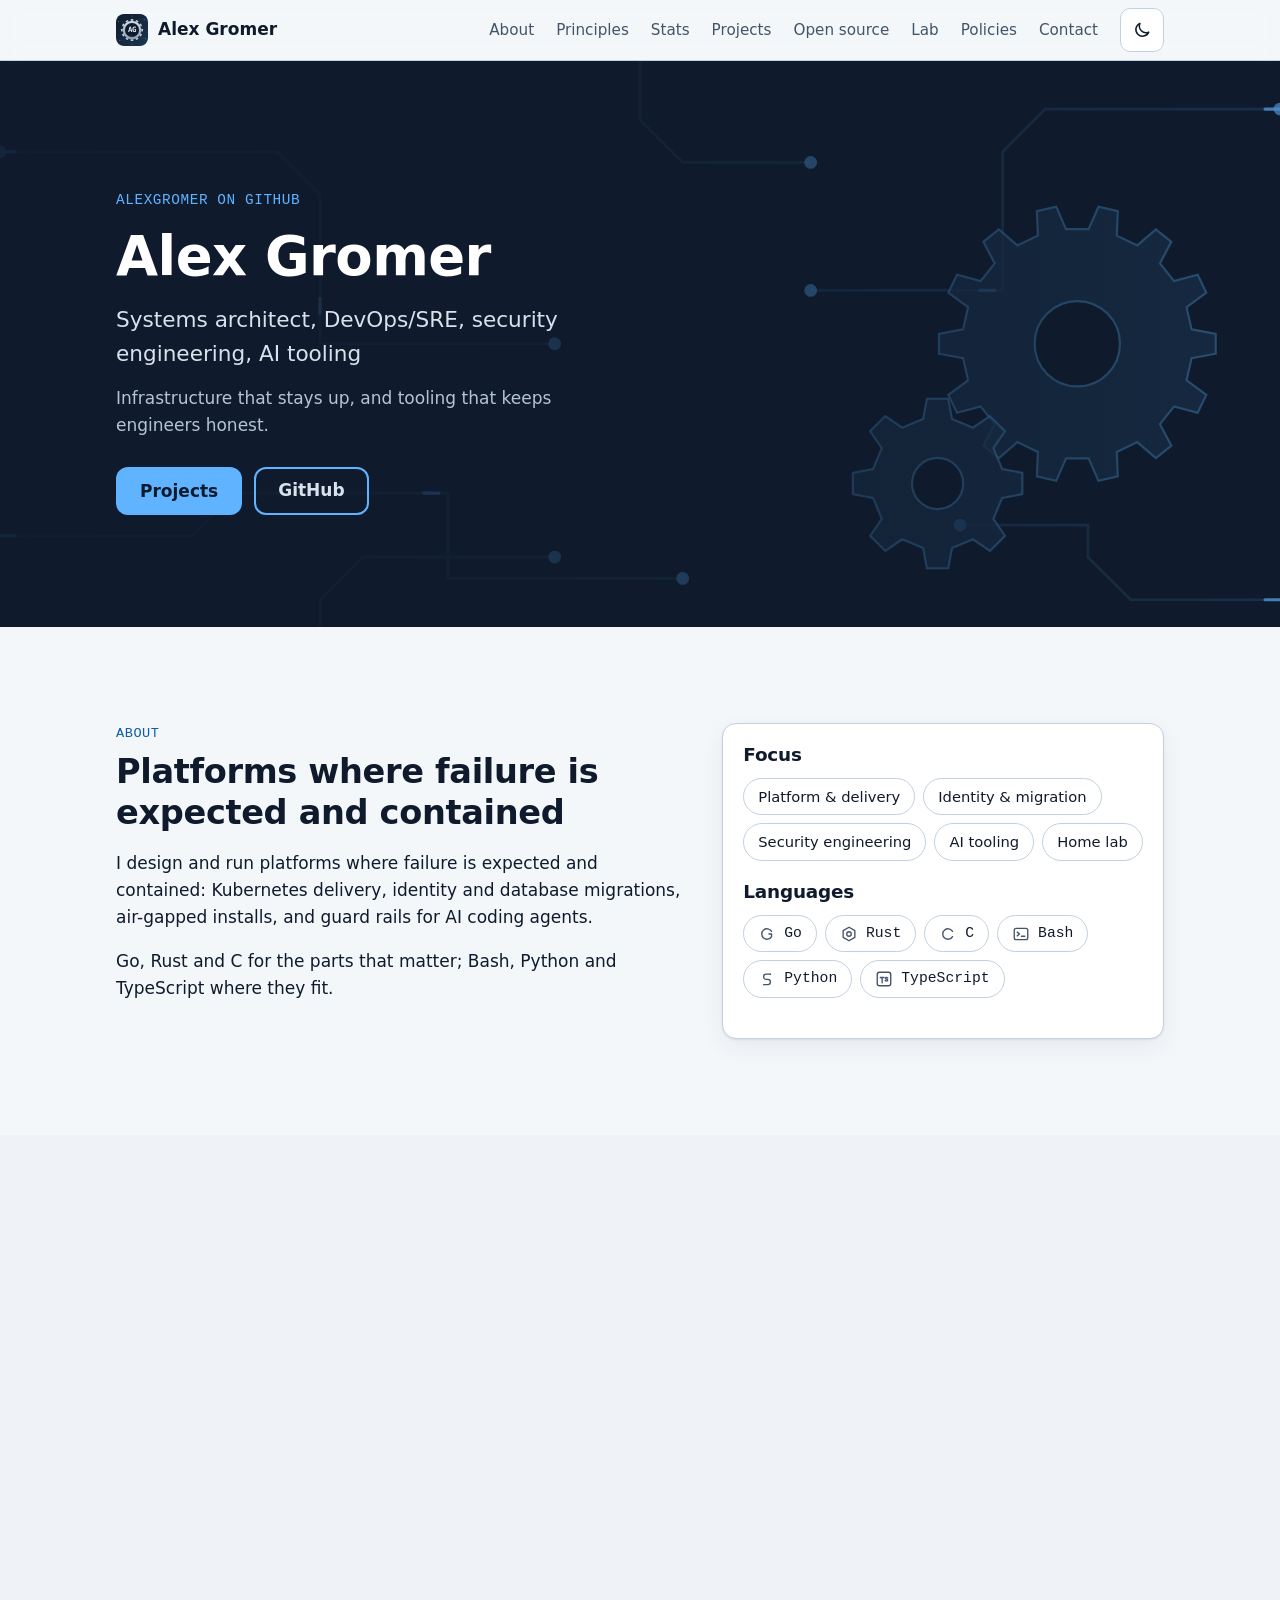
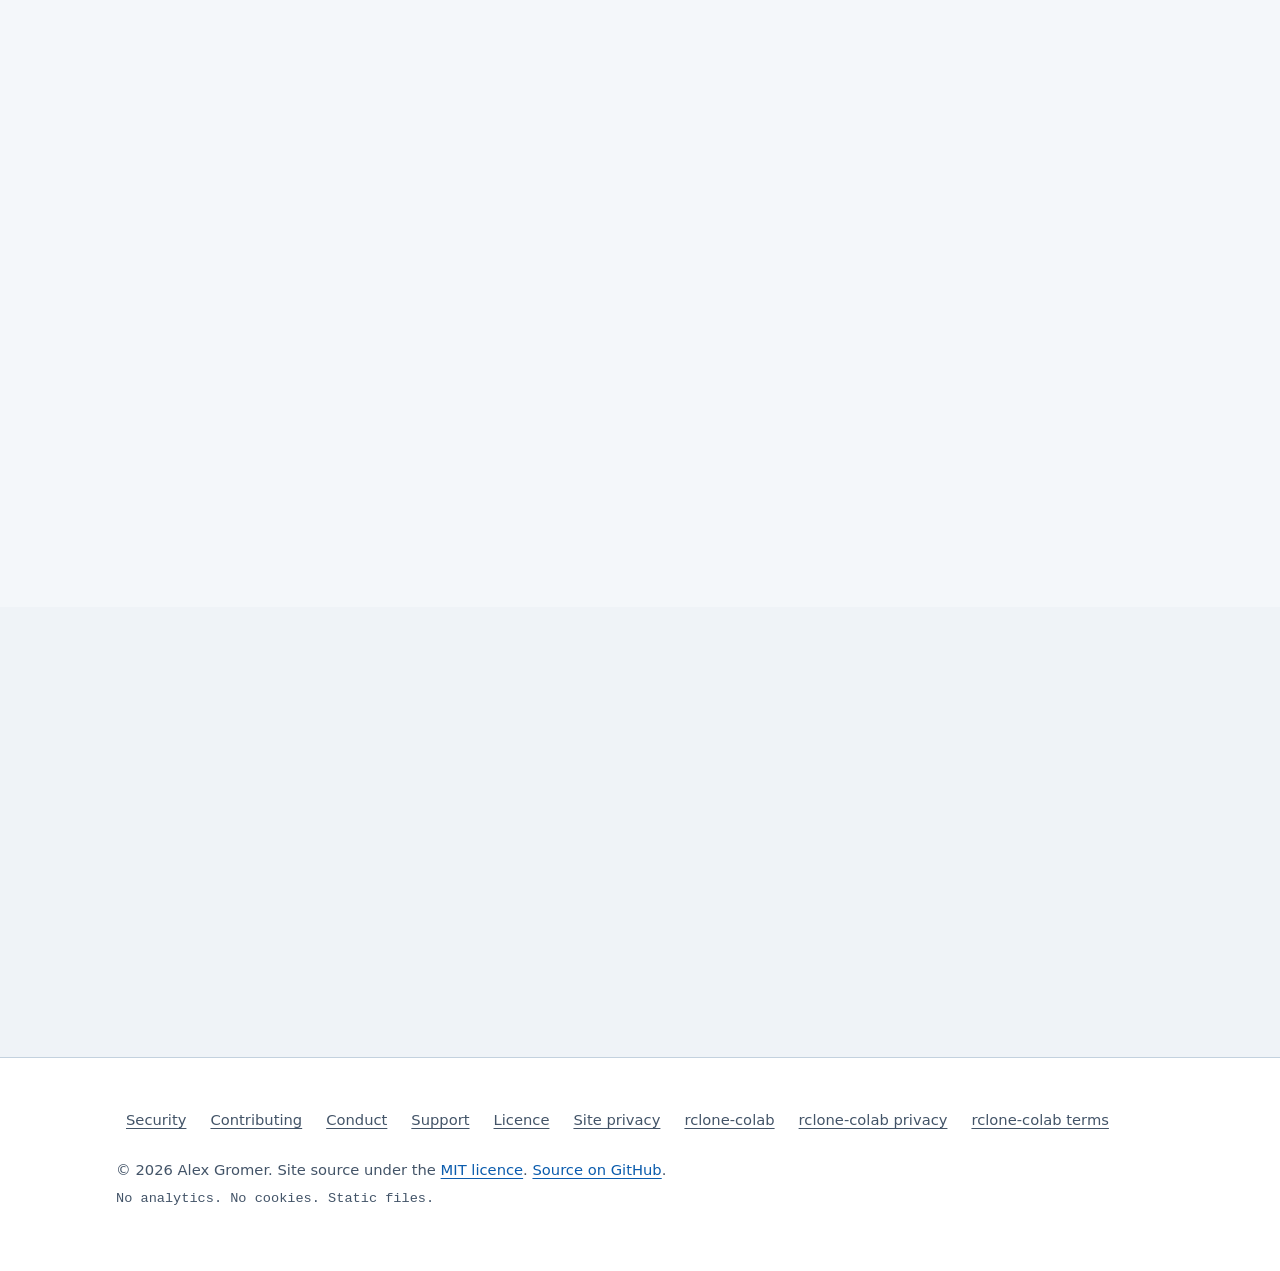
==== commit 8b5d7c03: "Refresh stats and SVG cards" ====
--- a/index.html
+++ b/index.html
@@ -191,9 +191,9 @@
 <!-- stats:noscript:start -->
       <noscript>
         <div class="tables">
-          <table><caption>Languages by bytes (generated 2026-11-07)</caption><thead><tr><th>Language</th><th>Share</th><th>Size</th></tr></thead><tbody><tr><td>Go</td><td>44.0%</td><td>6293.8 KiB</td></tr><tr><td>Python</td><td>34.9%</td><td>4994.7 KiB</td></tr><tr><td>Shell</td><td>14.4%</td><td>2058.6 KiB</td></tr><tr><td>JavaScript</td><td>3.3%</td><td>467.0 KiB</td></tr><tr><td>TypeScript</td><td>3.1%</td><td>440.7 KiB</td></tr><tr><td>HTML</td><td>0.2%</td><td>34.5 KiB</td></tr><tr><td>Dockerfile</td><td>0.1%</td><td>14.4 KiB</td></tr><tr><td>Other</td><td>0.1%</td><td>16.2 KiB</td></tr></tbody></table>
-          <table><caption>Commits per month</caption><thead><tr><th>Month</th><th>Commits</th></tr></thead><tbody><tr><td>2025-12</td><td>0</td></tr><tr><td>2026-01</td><td>50</td></tr><tr><td>2026-02</td><td>35</td></tr><tr><td>2026-03</td><td>33</td></tr><tr><td>2026-04</td><td>3</td></tr><tr><td>2026-05</td><td>0</td></tr><tr><td>2026-06</td><td>142</td></tr><tr><td>2026-07</td><td>368</td></tr><tr><td>2026-08</td><td>160</td></tr><tr><td>2026-09</td><td>38</td></tr><tr><td>2026-10</td><td>7</td></tr><tr><td>2026-11</td><td>0</td></tr></tbody></table>
-          <table><caption>Repositories by creation date</caption><thead><tr><th>Created</th><th>Repository</th><th>Language</th><th>Stars</th></tr></thead><tbody><tr><td>2021-06-25</td><td>elasticsearch-analysis-morphology-prebuilt-plugin</td><td>n/a</td><td>0</td></tr><tr><td>2026-01-22</td><td>ssh-yaml-validator</td><td>Shell</td><td>0</td></tr><tr><td>2026-01-25</td><td>jwt-parser</td><td>Shell</td><td>0</td></tr><tr><td>2026-01-29</td><td>keycloak-migration</td><td>Shell</td><td>1</td></tr><tr><td>2026-02-19</td><td>deckhouse-helm-generator</td><td>Go</td><td>0</td></tr><tr><td>2026-04-04</td><td>ACEV-Framework</td><td>JavaScript</td><td>0</td></tr><tr><td>2026-06-25</td><td>claude-code-operator-framework</td><td>Python</td><td>0</td></tr><tr><td>2026-06-25</td><td>rlm</td><td>Python</td><td>0</td></tr><tr><td>2026-06-25</td><td>sentinel</td><td>Python</td><td>4</td></tr><tr><td>2026-06-28</td><td>uka-runner-bootstrap</td><td>Shell</td><td>0</td></tr><tr><td>2026-10-27</td><td>dead-code-checker</td><td>n/a</td><td>0</td></tr><tr><td>2026-10-29</td><td>vot-local</td><td>TypeScript</td><td>0</td></tr></tbody></table>
+          <table><caption>Languages by bytes (generated 2026-11-11)</caption><thead><tr><th>Language</th><th>Share</th><th>Size</th></tr></thead><tbody><tr><td>Go</td><td>43.2%</td><td>6293.8 KiB</td></tr><tr><td>Python</td><td>36.0%</td><td>5241.1 KiB</td></tr><tr><td>Shell</td><td>14.1%</td><td>2058.6 KiB</td></tr><tr><td>JavaScript</td><td>3.2%</td><td>467.0 KiB</td></tr><tr><td>TypeScript</td><td>3.0%</td><td>440.7 KiB</td></tr><tr><td>HTML</td><td>0.2%</td><td>34.5 KiB</td></tr><tr><td>Dockerfile</td><td>0.1%</td><td>14.4 KiB</td></tr><tr><td>Other</td><td>0.1%</td><td>16.2 KiB</td></tr></tbody></table>
+          <table><caption>Commits per month</caption><thead><tr><th>Month</th><th>Commits</th></tr></thead><tbody><tr><td>2025-12</td><td>0</td></tr><tr><td>2026-01</td><td>50</td></tr><tr><td>2026-02</td><td>35</td></tr><tr><td>2026-03</td><td>33</td></tr><tr><td>2026-04</td><td>3</td></tr><tr><td>2026-05</td><td>0</td></tr><tr><td>2026-06</td><td>142</td></tr><tr><td>2026-07</td><td>368</td></tr><tr><td>2026-08</td><td>160</td></tr><tr><td>2026-09</td><td>38</td></tr><tr><td>2026-10</td><td>7</td></tr><tr><td>2026-11</td><td>18</td></tr></tbody></table>
+          <table><caption>Repositories by creation date</caption><thead><tr><th>Created</th><th>Repository</th><th>Language</th><th>Stars</th></tr></thead><tbody><tr><td>2021-06-25</td><td>elasticsearch-analysis-morphology-prebuilt-plugin</td><td>n/a</td><td>0</td></tr><tr><td>2026-01-22</td><td>ssh-yaml-validator</td><td>Shell</td><td>0</td></tr><tr><td>2026-01-25</td><td>jwt-parser</td><td>Shell</td><td>0</td></tr><tr><td>2026-01-29</td><td>keycloak-migration</td><td>Shell</td><td>1</td></tr><tr><td>2026-02-19</td><td>deckhouse-helm-generator</td><td>Go</td><td>0</td></tr><tr><td>2026-04-04</td><td>ACEV-Framework</td><td>JavaScript</td><td>0</td></tr><tr><td>2026-06-25</td><td>claude-code-operator-framework</td><td>Python</td><td>0</td></tr><tr><td>2026-06-25</td><td>rlm</td><td>Python</td><td>0</td></tr><tr><td>2026-06-25</td><td>sentinel</td><td>Python</td><td>4</td></tr><tr><td>2026-06-28</td><td>uka-runner-bootstrap</td><td>Shell</td><td>0</td></tr><tr><td>2026-10-27</td><td>dead-code-checker</td><td>Python</td><td>0</td></tr><tr><td>2026-10-29</td><td>vot-local</td><td>TypeScript</td><td>0</td></tr></tbody></table>
         </div>
       </noscript>
       <!-- stats:noscript:end -->
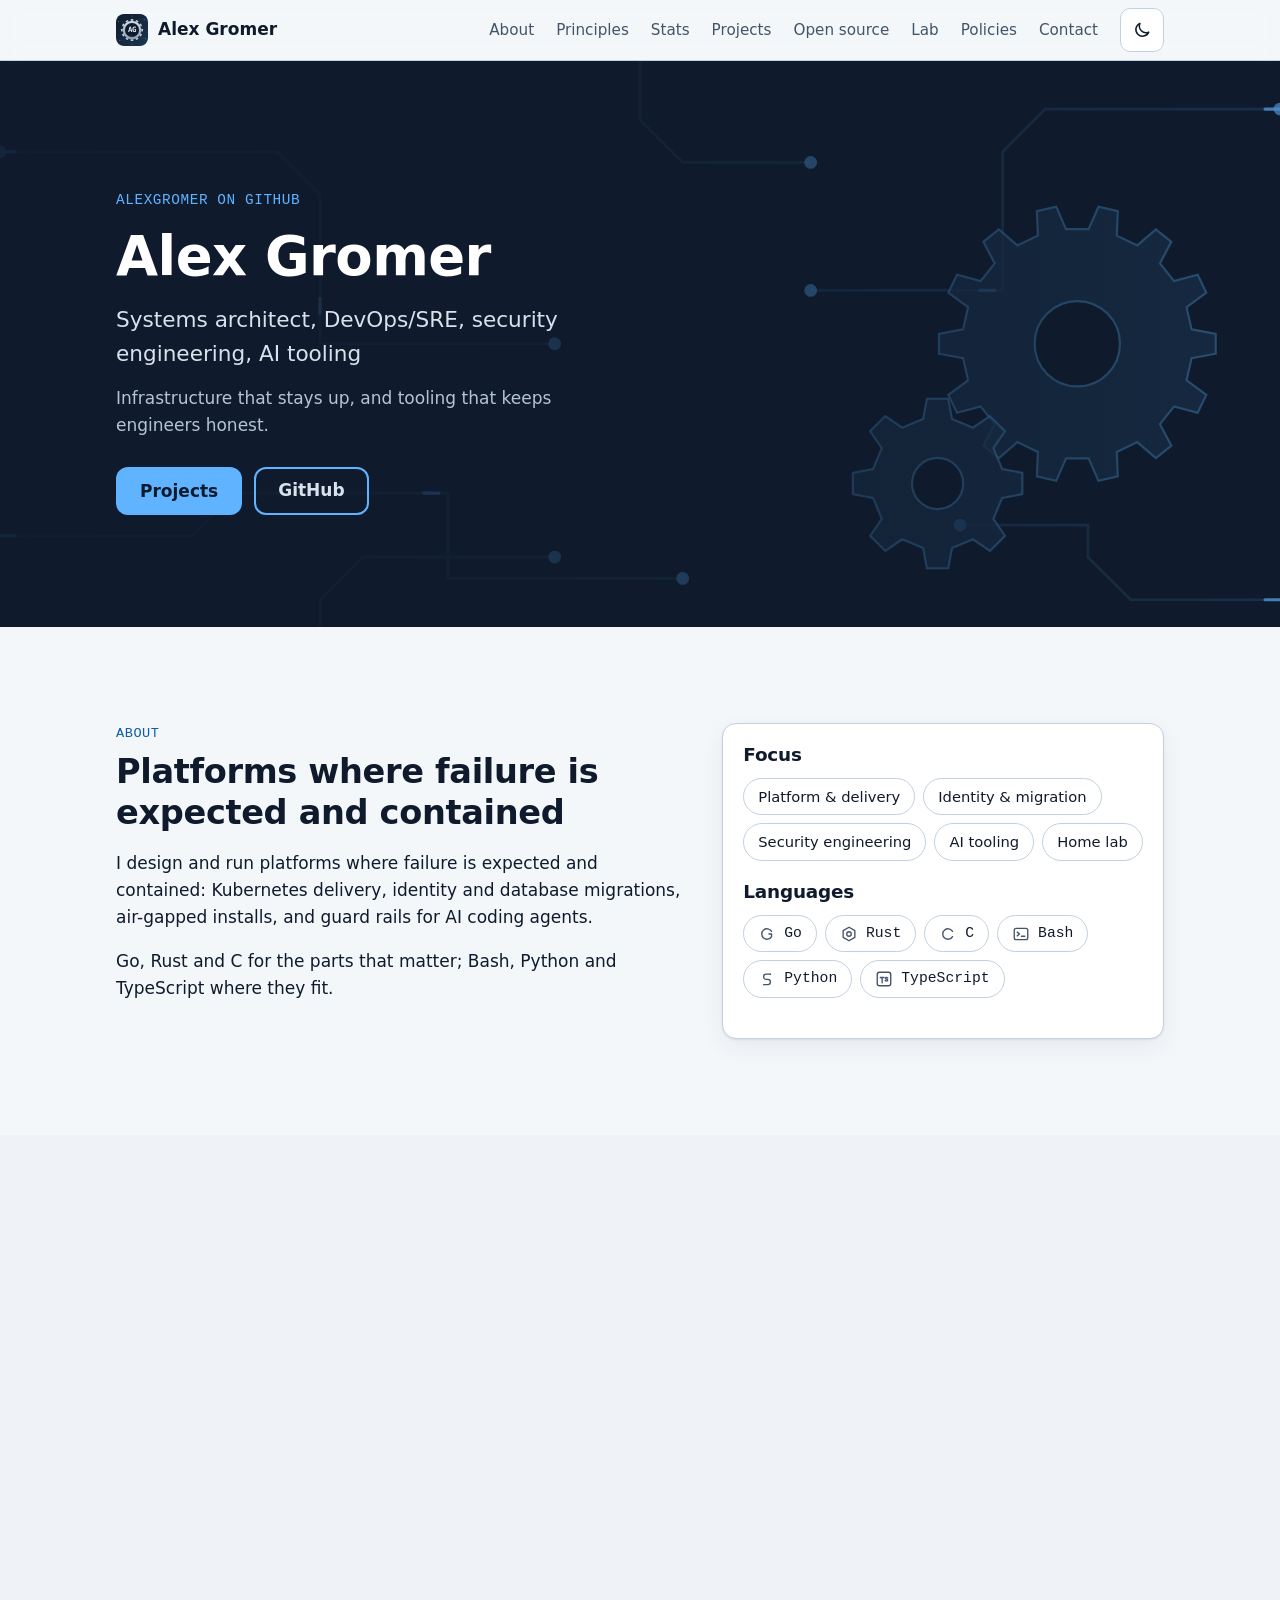
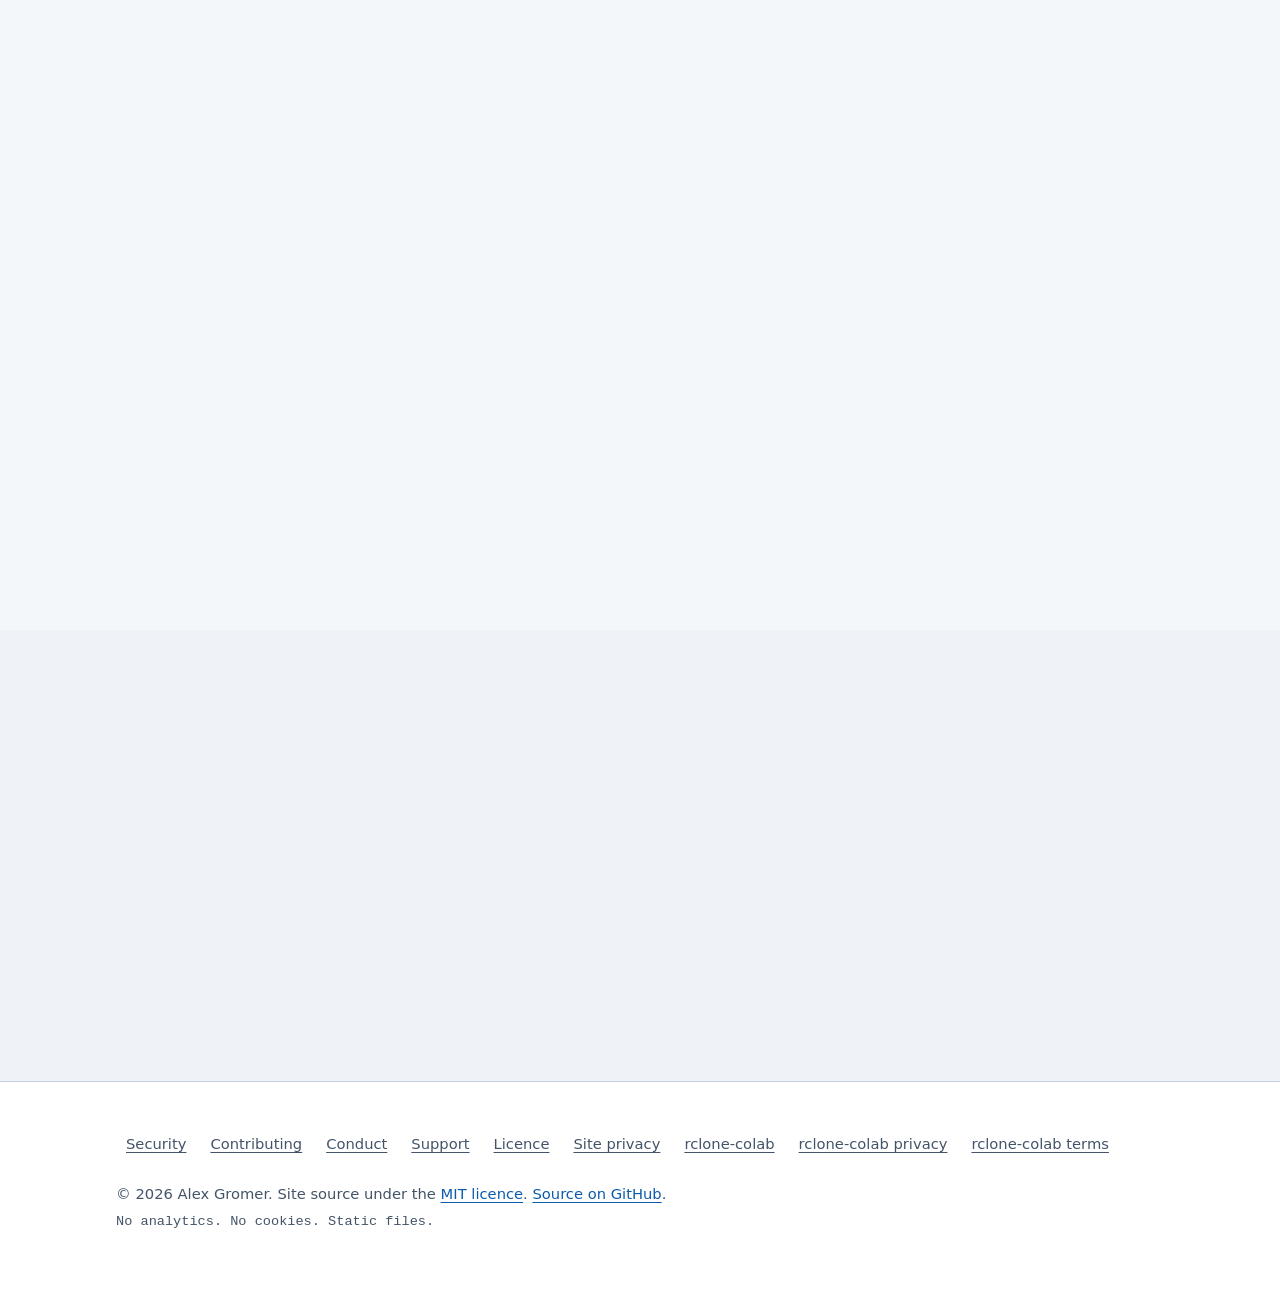
==== commit 7895a79e: "Refresh stats and SVG cards" ====
--- a/index.html
+++ b/index.html
@@ -165,7 +165,7 @@
         <div class="kpi-tile"><dt>Repositories</dt><dd data-kpi="repositories">12</dd></div>
         <div class="kpi-tile"><dt>Stars</dt><dd data-kpi="stars">5</dd></div>
         <div class="kpi-tile"><dt>Merged PRs</dt><dd data-kpi="merged_prs">4</dd></div>
-        <div class="kpi-tile"><dt data-kpi-label="languages">Languages (8 shown)</dt><dd data-kpi="languages">11</dd></div>
+        <div class="kpi-tile"><dt data-kpi-label="languages">Languages (8 shown)</dt><dd data-kpi="languages">14</dd></div>
 <!-- stats:kpi:end -->
       </dl>
       <figure class="chart reveal" aria-labelledby="cap-lang">
@@ -191,8 +191,8 @@
 <!-- stats:noscript:start -->
       <noscript>
         <div class="tables">
-          <table><caption>Languages by bytes (generated 2026-11-11)</caption><thead><tr><th>Language</th><th>Share</th><th>Size</th></tr></thead><tbody><tr><td>Go</td><td>43.2%</td><td>6293.8 KiB</td></tr><tr><td>Python</td><td>36.0%</td><td>5241.1 KiB</td></tr><tr><td>Shell</td><td>14.1%</td><td>2058.6 KiB</td></tr><tr><td>JavaScript</td><td>3.2%</td><td>467.0 KiB</td></tr><tr><td>TypeScript</td><td>3.0%</td><td>440.7 KiB</td></tr><tr><td>HTML</td><td>0.2%</td><td>34.5 KiB</td></tr><tr><td>Dockerfile</td><td>0.1%</td><td>14.4 KiB</td></tr><tr><td>Other</td><td>0.1%</td><td>16.2 KiB</td></tr></tbody></table>
-          <table><caption>Commits per month</caption><thead><tr><th>Month</th><th>Commits</th></tr></thead><tbody><tr><td>2025-12</td><td>0</td></tr><tr><td>2026-01</td><td>50</td></tr><tr><td>2026-02</td><td>35</td></tr><tr><td>2026-03</td><td>33</td></tr><tr><td>2026-04</td><td>3</td></tr><tr><td>2026-05</td><td>0</td></tr><tr><td>2026-06</td><td>142</td></tr><tr><td>2026-07</td><td>368</td></tr><tr><td>2026-08</td><td>160</td></tr><tr><td>2026-09</td><td>38</td></tr><tr><td>2026-10</td><td>7</td></tr><tr><td>2026-11</td><td>18</td></tr></tbody></table>
+          <table><caption>Languages by bytes (generated 2026-11-14)</caption><thead><tr><th>Language</th><th>Share</th><th>Size</th></tr></thead><tbody><tr><td>Python</td><td>46.9%</td><td>8484.3 KiB</td></tr><tr><td>Go</td><td>34.8%</td><td>6293.8 KiB</td></tr><tr><td>Shell</td><td>11.4%</td><td>2058.6 KiB</td></tr><tr><td>JavaScript</td><td>3.3%</td><td>601.9 KiB</td></tr><tr><td>TypeScript</td><td>2.4%</td><td>440.7 KiB</td></tr><tr><td>Tree-sitter Query</td><td>0.6%</td><td>110.8 KiB</td></tr><tr><td>HTML</td><td>0.2%</td><td>40.2 KiB</td></tr><tr><td>Other</td><td>0.3%</td><td>49.1 KiB</td></tr></tbody></table>
+          <table><caption>Commits per month</caption><thead><tr><th>Month</th><th>Commits</th></tr></thead><tbody><tr><td>2025-12</td><td>0</td></tr><tr><td>2026-01</td><td>50</td></tr><tr><td>2026-02</td><td>35</td></tr><tr><td>2026-03</td><td>33</td></tr><tr><td>2026-04</td><td>3</td></tr><tr><td>2026-05</td><td>0</td></tr><tr><td>2026-06</td><td>142</td></tr><tr><td>2026-07</td><td>368</td></tr><tr><td>2026-08</td><td>160</td></tr><tr><td>2026-09</td><td>38</td></tr><tr><td>2026-10</td><td>7</td></tr><tr><td>2026-11</td><td>20</td></tr></tbody></table>
           <table><caption>Repositories by creation date</caption><thead><tr><th>Created</th><th>Repository</th><th>Language</th><th>Stars</th></tr></thead><tbody><tr><td>2021-06-25</td><td>elasticsearch-analysis-morphology-prebuilt-plugin</td><td>n/a</td><td>0</td></tr><tr><td>2026-01-22</td><td>ssh-yaml-validator</td><td>Shell</td><td>0</td></tr><tr><td>2026-01-25</td><td>jwt-parser</td><td>Shell</td><td>0</td></tr><tr><td>2026-01-29</td><td>keycloak-migration</td><td>Shell</td><td>1</td></tr><tr><td>2026-02-19</td><td>deckhouse-helm-generator</td><td>Go</td><td>0</td></tr><tr><td>2026-04-04</td><td>ACEV-Framework</td><td>JavaScript</td><td>0</td></tr><tr><td>2026-06-25</td><td>claude-code-operator-framework</td><td>Python</td><td>0</td></tr><tr><td>2026-06-25</td><td>rlm</td><td>Python</td><td>0</td></tr><tr><td>2026-06-25</td><td>sentinel</td><td>Python</td><td>4</td></tr><tr><td>2026-06-28</td><td>uka-runner-bootstrap</td><td>Shell</td><td>0</td></tr><tr><td>2026-10-27</td><td>dead-code-checker</td><td>Python</td><td>0</td></tr><tr><td>2026-10-29</td><td>vot-local</td><td>TypeScript</td><td>0</td></tr></tbody></table>
         </div>
       </noscript>
